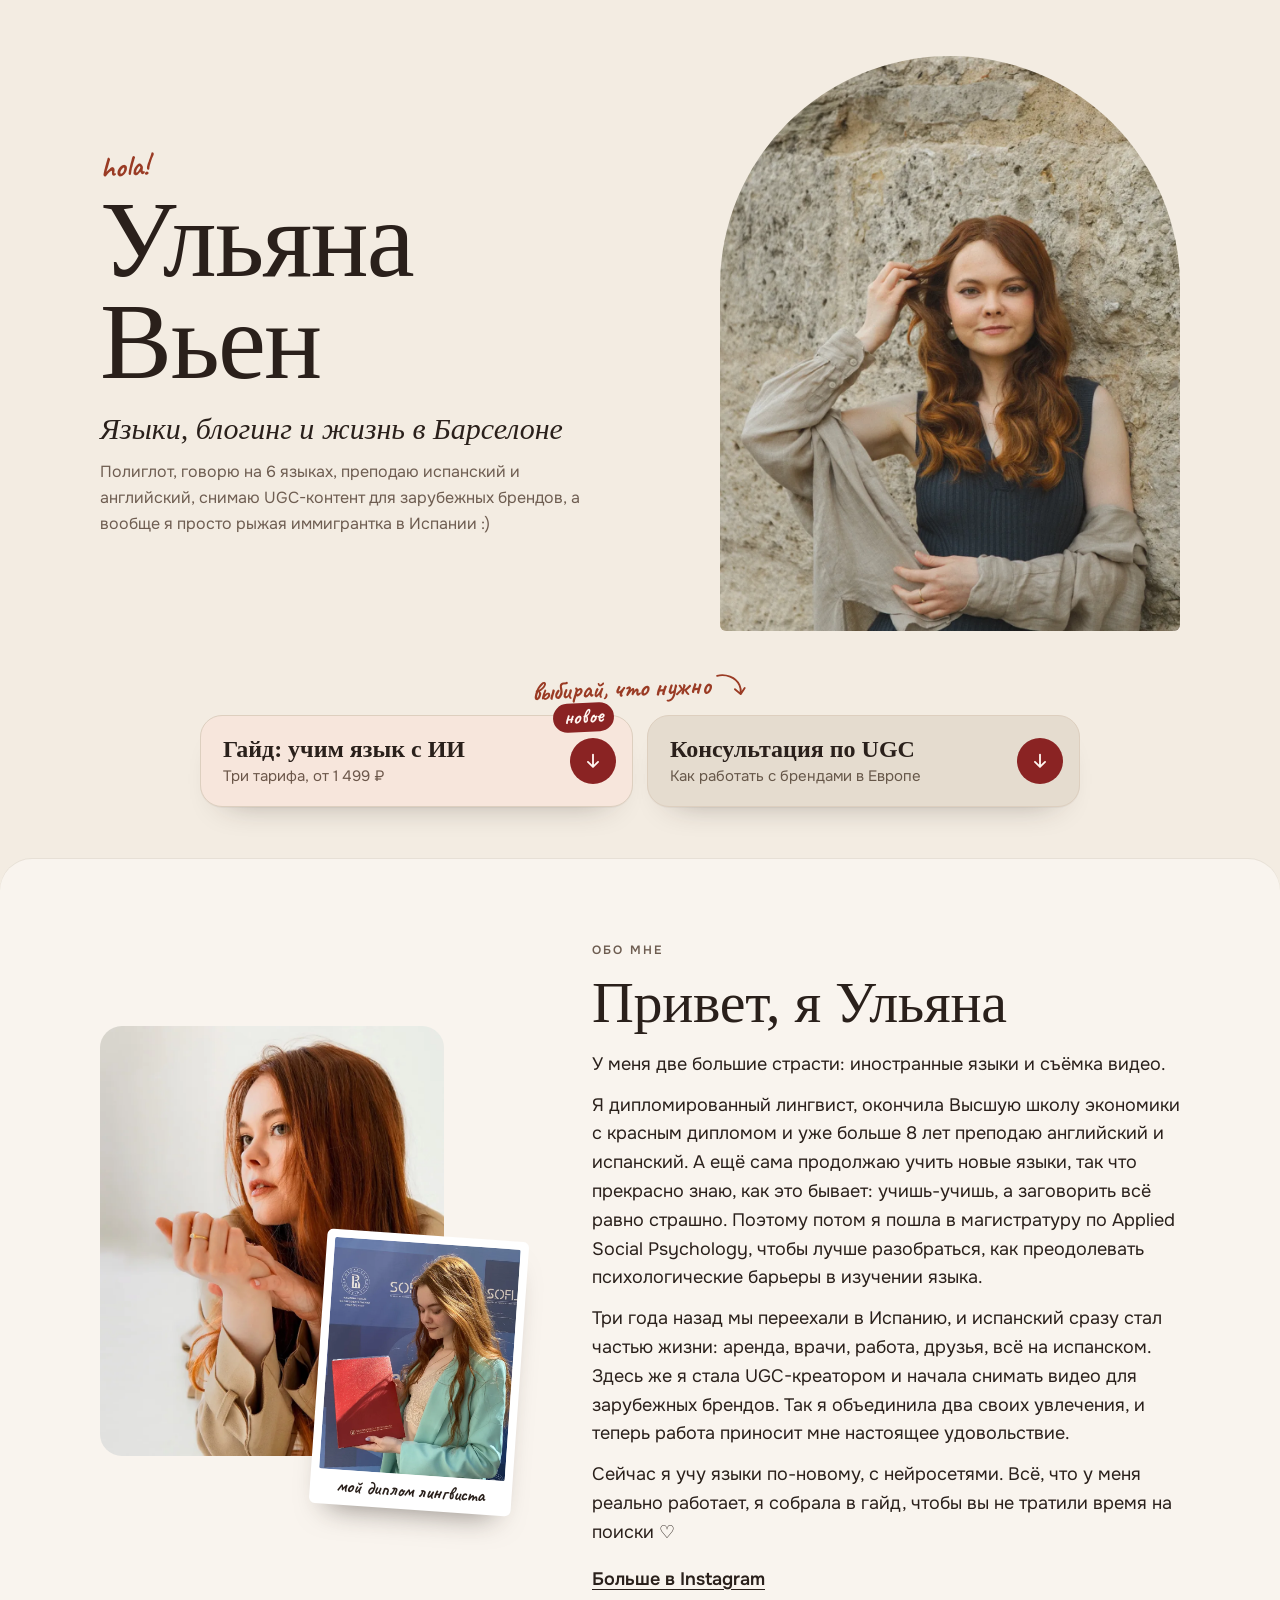
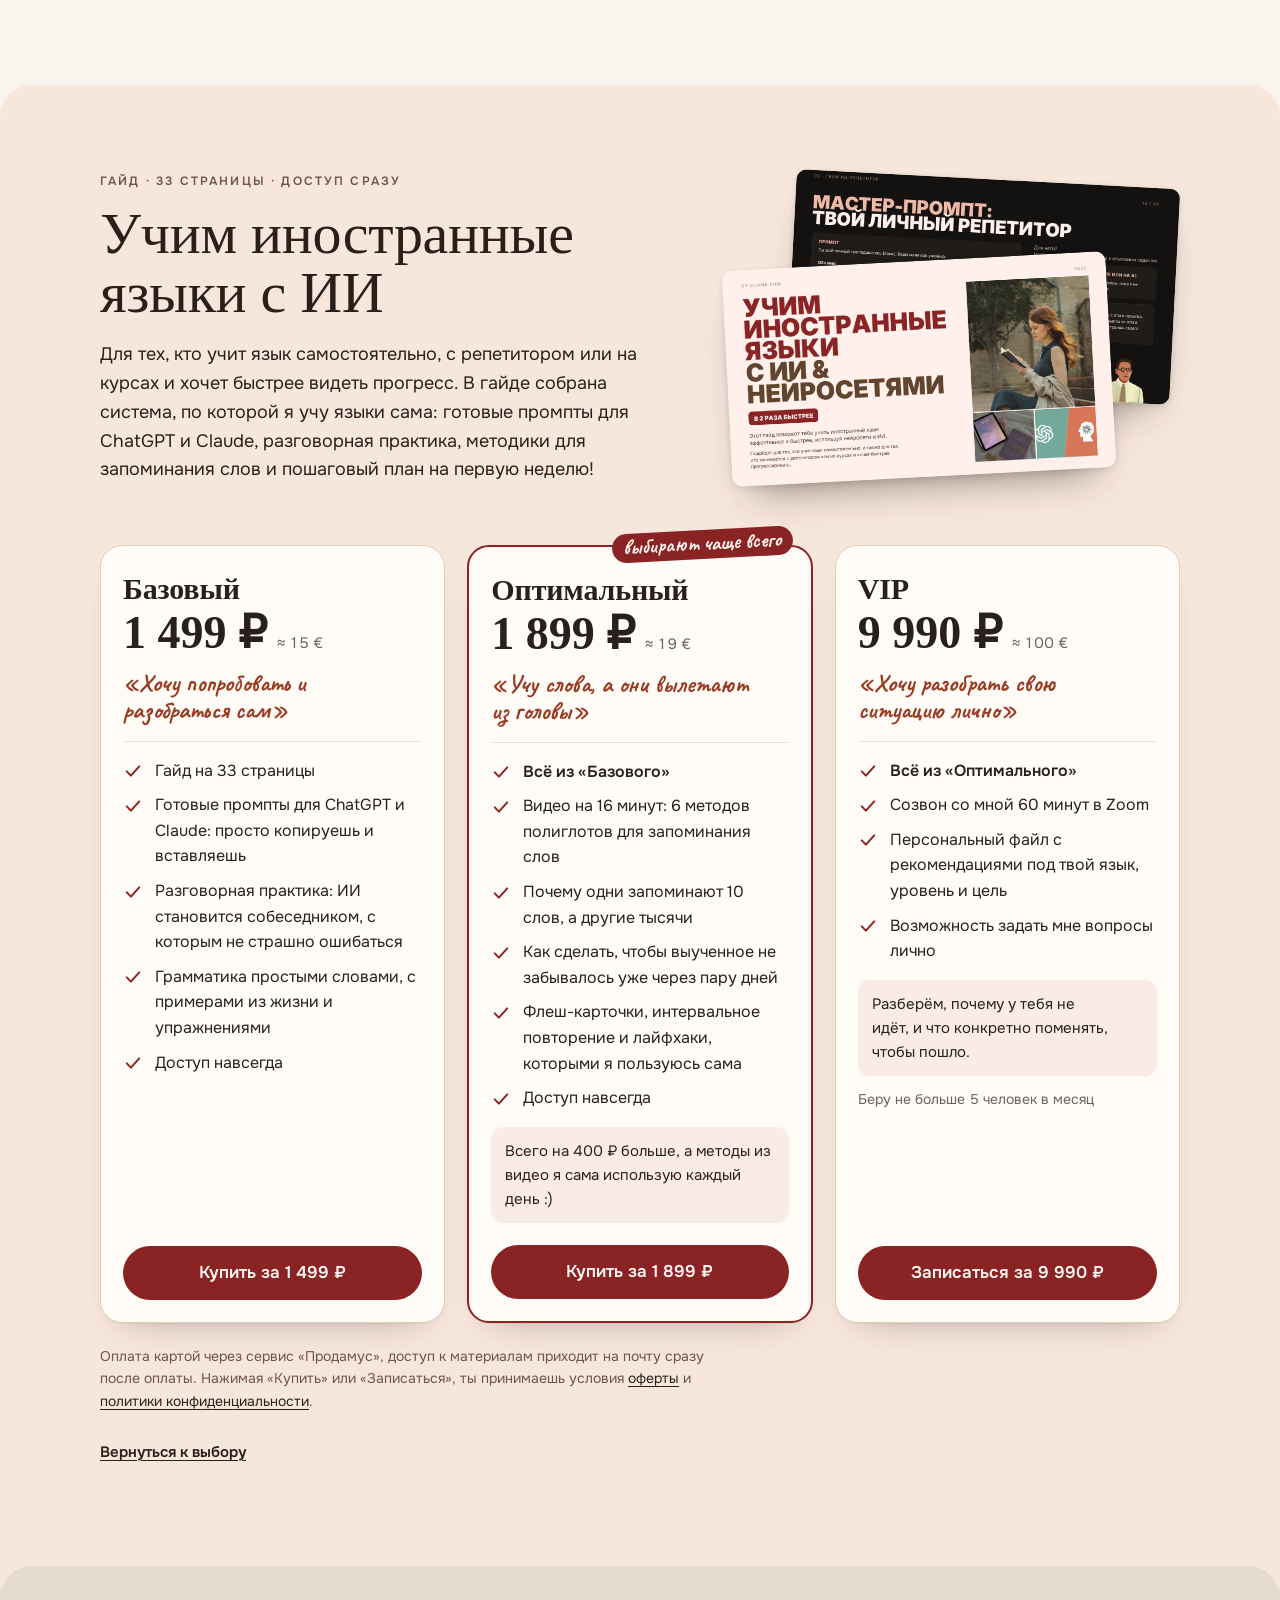
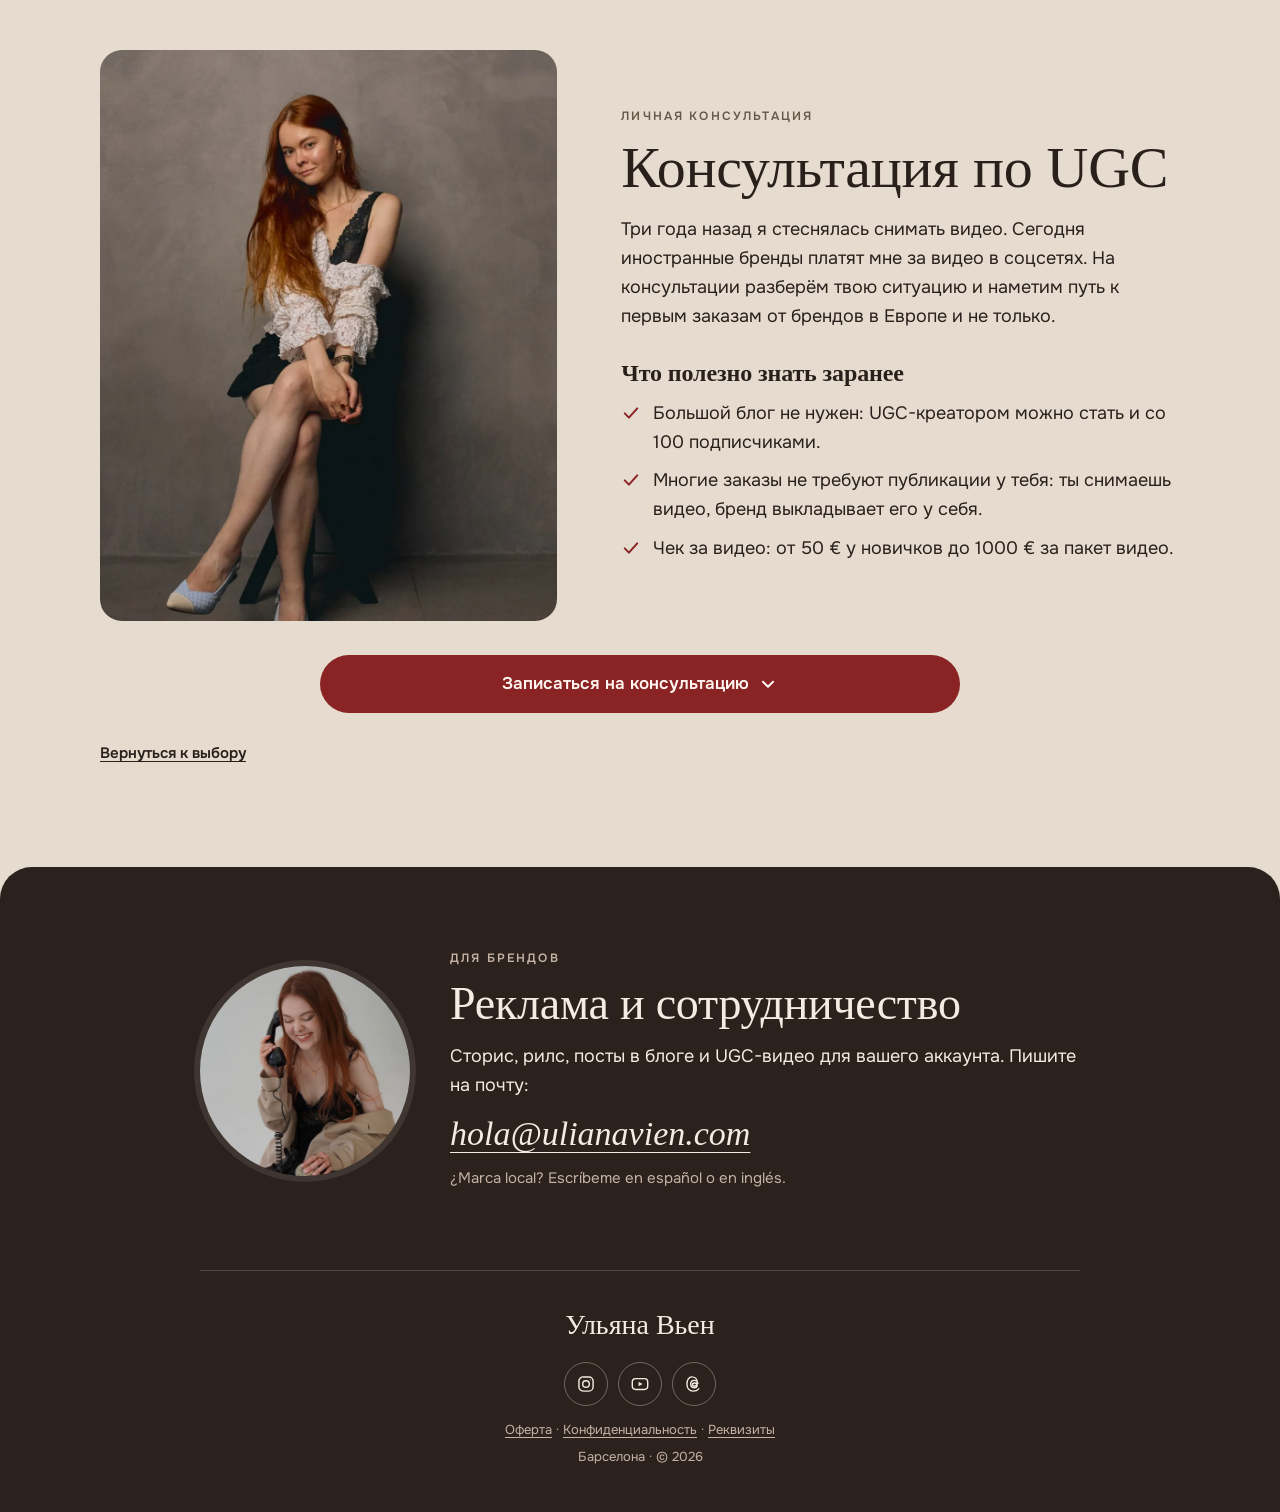
==== index.html @ 6f04bcbe "tiers: shorter Базовый, word pain in Оптимальный, new guide lead - Guide lead: for self-learners and" ====
<!doctype html>
<html lang="ru">
<head>
  <meta charset="utf-8">
  <meta name="viewport" content="width=device-width, initial-scale=1, viewport-fit=cover">
  <meta name="robots" content="noindex">
  <title>Ульяна Вьен: языки, UGC и жизнь в Испании</title>
  <meta name="description" content="Гайд «Учим иностранные языки с ИИ», консультации по UGC. Ульяна Вьен, лингвист, Барселона.">
  <meta name="theme-color" content="#f3ece2">
  <meta property="og:type" content="website">
  <meta property="og:title" content="Ульяна Вьен">
  <meta property="og:description" content="Гайд «Учим иностранные языки с ИИ» и консультации по UGC.">
  <meta property="og:image" content="https://ulianavien.netlify.app/img/og.jpg">
  <meta property="og:locale" content="ru_RU">
  <link rel="icon" href="/favicon.svg" type="image/svg+xml">
  <link rel="preconnect" href="https://fonts.bunny.net">
  <link rel="stylesheet" href="https://fonts.bunny.net/css?family=cormorant-garamond:500,500i,600|onest:400,500,600|caveat:700&display=swap">
  <link rel="stylesheet" href="/styles.css">
  <link rel="preload" as="image" href="/img/uliana-hero.webp" fetchpriority="high">
</head>
<body>
  <header class="hero tone-0">
    <div class="wrap hero__grid">
      <figure class="hero__frame">
        <img class="hero__photo" src="/img/uliana-hero.webp" width="1080" height="1350" fetchpriority="high" alt="Ульяна Вьен с длинными рыжими волосами у каменной стены">
      </figure>
      <div class="hero__text">
        <p class="hand hero__hi" lang="es">hola!</p>
        <h1 class="hero__name">Ульяна Вьен</h1>
        <p class="hero__line">Языки, блогинг и жизнь в Барселоне</p>
        <p class="hero__bio">Полиглот, говорю на 6 языках, преподаю испанский и английский, снимаю <span class="nowrap">UGC-контент</span> для зарубежных брендов, а вообще я просто рыжая иммигрантка в Испании :)</p>
      </div>
    </div>
  </header>

  <nav class="doors tone-0" id="doors" aria-label="Чем могу помочь">
    <div class="wrap">
      <p class="hand doors__hint" aria-hidden="true">выбирай, что нужно
        <svg viewBox="0 0 40 32"><path d="M4 6c10-2 22 2 26 12 1.5 3.6 1.6 6.6 1 9.5M24.5 22.5l6.5 6 5-7"/></svg></p>
      <ul class="doors__list">
        <li><a class="door tone-1" href="#gaid">
          <span class="door__text"><span class="door__name">Гайд: учим язык с ИИ</span><span class="door__sub">Три тарифа, от 1&nbsp;499&nbsp;₽</span></span>
          <span class="door__go"><svg viewBox="0 0 24 24" aria-hidden="true"><path d="M12 5v13M6.5 13 12 18.5 17.5 13"/></svg></span>
          <span class="sticker hand" aria-hidden="true">новое</span>
        </a></li>
        <li><a class="door tone-2" href="#ugc">
          <span class="door__text"><span class="door__name">Консультация по UGC</span><span class="door__sub">Как работать с брендами в Европе</span></span>
          <span class="door__go"><svg viewBox="0 0 24 24" aria-hidden="true"><path d="M12 5v13M6.5 13 12 18.5 17.5 13"/></svg></span>
        </a></li>
      </ul>
    </div>
  </nav>

  <main>
    <section class="sheet about tone-0" id="obo-mne" aria-labelledby="about-title">
      <div class="wrap about__grid">
        <div class="about__photos">
          <img class="about__photo" src="/img/uliana-portrait.webp" width="900" height="1125" loading="lazy" alt="Ульяна в бежевом тренче у белой стены">
          <figure class="polaroid">
            <img src="/img/uliana-diploma.webp" width="720" height="900" loading="lazy" alt="Ульяна с красным дипломом в руках">
            <figcaption class="hand">мой диплом лингвиста</figcaption>
          </figure>
        </div>
        <div class="about__text">
          <p class="kicker">Обо мне</p>
          <h2 id="about-title">Привет, я Ульяна</h2>
          <p class="about__first">У меня две большие страсти: иностранные языки и съёмка видео.</p>
          <p>Я дипломированный лингвист, окончила Высшую школу экономики с красным дипломом и уже больше 8 лет преподаю английский и испанский. А ещё сама продолжаю учить новые языки, так что прекрасно знаю, как это бывает: учишь-учишь, а заговорить всё равно страшно. Поэтому потом я пошла в магистратуру по <span lang="en">Applied Social Psychology</span>, чтобы лучше разобраться, как преодолевать психологические барьеры в изучении языка.</p>
          <p>Три года назад мы переехали в Испанию, и испанский сразу стал частью жизни: аренда, врачи, работа, друзья, всё на испанском. Здесь же я стала <span class="nowrap">UGC-креатором</span> и начала снимать видео для зарубежных брендов. Так я объединила два своих увлечения, и теперь работа приносит мне настоящее удовольствие.</p>
          <p>Сейчас я учу языки по-новому, с нейросетями. Всё, что у меня реально работает, я собрала в гайд, чтобы вы не тратили время на поиски ♡</p>
          <a class="text-link" href="https://www.instagram.com/ulianavien/" target="_blank" rel="noopener">Больше в Instagram</a>
        </div>
      </div>
    </section>

    <section class="sheet offer tone-1" id="gaid" aria-labelledby="gaid-title">
      <div class="wrap">
        <div class="offer__intro">
          <div>
            <p class="kicker">Гайд · 33 страницы · доступ сразу</p>
            <h2 id="gaid-title">Учим иностранные языки с ИИ</h2>
            <p class="lead">Для тех, кто учит язык самостоятельно, с репетитором или на курсах и хочет быстрее видеть прогресс. В гайде собрана система, по которой я учу языки сама: готовые промпты для ChatGPT и Claude, разговорная практика, методики для запоминания слов и пошаговый план на первую неделю!</p>
          </div>
          <figure class="guide-pages">
            <img class="guide-pages__back" src="/img/guide-master-prompt.webp" width="1280" height="720" loading="lazy" alt="Страница гайда «Мастер-промпт: твой личный репетитор»">
            <img class="guide-pages__front" src="/img/guide-cover.webp" width="1280" height="720" loading="lazy" alt="Обложка гайда «Учим иностранные языки с ИИ и нейросетями»">
          </figure>
        </div>

        <ol class="tiers" aria-label="Тарифы">
          <li class="tier" id="gaid-bazovyy">
            <h3 class="tier__name">Базовый</h3>
            <p class="tier__price"><span class="tier__rub">1&nbsp;499&nbsp;₽</span> <span class="tier__eur">≈&nbsp;15&nbsp;€</span></p>
            <p class="tier__for hand">«Хочу попробовать и разобраться сам»</p>
            <ul class="checks tier__list">
              <li>Гайд на 33 страницы</li>
              <li>Готовые промпты для ChatGPT и Claude: просто копируешь и вставляешь</li>
              <li>Разговорная практика: ИИ становится собеседником, с которым не страшно ошибаться</li>
              <li>Грамматика простыми словами, с примерами из жизни и упражнениями</li>
              <li>Доступ навсегда</li>
            </ul>
            <a class="button tier__buy" href="https://payform.ru/5qcZmDr/">Купить за 1&nbsp;499&nbsp;₽</a>
          </li>
          <li class="tier tier--pick" id="gaid-optimalnyy">
            <span class="sticker tier__badge hand">выбирают чаще всего</span>
            <h3 class="tier__name">Оптимальный</h3>
            <p class="tier__price"><span class="tier__rub">1&nbsp;899&nbsp;₽</span> <span class="tier__eur">≈&nbsp;19&nbsp;€</span></p>
            <p class="tier__for hand">«Учу слова, а они вылетают из головы»</p>
            <ul class="checks tier__list">
              <li><strong>Всё из «Базового»</strong></li>
              <li>Видео на 16 минут: 6 методов полиглотов для запоминания слов</li>
              <li>Почему одни запоминают 10 слов, а другие тысячи</li>
              <li>Как сделать, чтобы выученное не забывалось уже через пару дней</li>
              <li>Флеш-карточки, интервальное повторение и лайфхаки, которыми я пользуюсь сама</li>
              <li>Доступ навсегда</li>
            </ul>
            <p class="tier__note">Всего на 400&nbsp;₽ больше, а методы из видео я сама использую каждый день :)</p>
            <a class="button tier__buy" href="https://payform.ru/52cZmFh/">Купить за 1&nbsp;899&nbsp;₽</a>
          </li>
          <li class="tier" id="gaid-vip">
            <h3 class="tier__name">VIP</h3>
            <p class="tier__price"><span class="tier__rub">9&nbsp;990&nbsp;₽</span> <span class="tier__eur">≈&nbsp;100&nbsp;€</span></p>
            <p class="tier__for hand">«Хочу разобрать свою ситуацию лично»</p>
            <ul class="checks tier__list">
              <li><strong>Всё из «Оптимального»</strong></li>
              <li>Созвон со мной 60 минут в Zoom</li>
              <li>Персональный файл с рекомендациями под твой язык, уровень и цель</li>
              <li>Возможность задать мне вопросы лично</li>
            </ul>
            <p class="tier__note">Разберём, почему у тебя не идёт, и что конкретно поменять, чтобы пошло.</p>
            <p class="tier__limit">Беру не больше 5 человек в месяц</p>
            <a class="button tier__buy" href="https://payform.ru/5kcZmFz/">Записаться за 9&nbsp;990&nbsp;₽</a>
          </li>
        </ol>

        <p class="tiers__legal">Оплата картой через сервис «Продамус», доступ к материалам приходит на почту сразу после оплаты. Нажимая «Купить» или «Записаться», ты принимаешь условия <a href="/oferta/">оферты</a> и <a href="/privacy/">политики конфиденциальности</a>.</p>
        <a class="back-link" href="#doors">Вернуться к выбору</a>
      </div>
    </section>

    <section class="sheet offer tone-2" id="ugc" aria-labelledby="ugc-title">
      <div class="wrap">
        <div class="offer__intro offer__intro--flip">
          <figure class="offer__photo offer__photo--studio">
            <img src="/img/uliana-studio.webp" width="1000" height="1250" loading="lazy" alt="Ульяна в студии сидит на табурете и улыбается">
          </figure>
          <div>
            <p class="kicker">Личная консультация</p>
            <h2 id="ugc-title">Консультация по UGC</h2>
            <p class="lead">Три года назад я стеснялась снимать видео. Сегодня иностранные бренды платят мне за видео в соцсетях. На консультации разберём твою ситуацию и наметим путь к первым заказам от брендов в Европе и не только.</p>
            <h3 class="list-title">Что полезно знать заранее</h3>
            <ul class="checks">
              <li>Большой блог не нужен: <span class="nowrap">UGC-креатором</span> можно стать и со 100 подписчиками.</li>
              <li>Многие заказы не требуют публикации у тебя: ты снимаешь видео, бренд выкладывает его у себя.</li>
              <li>Чек за видео: от 50 € у новичков до 1000 € за пакет видео.</li>
            </ul>
          </div>
        </div>

        <details class="signup">
          <summary>Записаться на консультацию
            <svg viewBox="0 0 24 24" aria-hidden="true"><path d="M6.5 9.5 12 15l5.5-5.5"/></svg></summary>
          <form class="order" name="ugc-consultation" method="POST" action="/spasibo/" data-netlify="true" netlify-honeypot="company-site" data-success="Заявка у меня. Напишу тебе, чтобы договориться о времени консультации.">
            <input type="hidden" name="form-name" value="ugc-consultation">
            <input type="hidden" name="subject" value="Сайт: заявка на консультацию по UGC">
            <p class="hp"><label>Не заполняй это поле <input name="company-site" tabindex="-1" autocomplete="off"></label></p>
            <div class="field">
              <label for="u-name">Как тебя зовут</label>
              <input id="u-name" name="name" autocomplete="given-name" required>
            </div>
            <div class="field">
              <label for="u-contact">Где тебе написать</label>
              <input id="u-contact" name="contact" placeholder="Telegram, WhatsApp или Instagram" required>
            </div>
            <div class="field">
              <label for="u-place">Где ты живёшь</label>
              <input id="u-place" name="place" placeholder="Страна и город">
            </div>
            <fieldset class="field">
              <legend>Где ты сейчас в UGC</legend>
              <div class="chips">
                <label class="chip"><input type="radio" name="stage" value="Только присматриваюсь" required><span>Только присматриваюсь</span></label>
                <label class="chip"><input type="radio" name="stage" value="Есть первые работы"><span>Есть первые работы</span></label>
                <label class="chip"><input type="radio" name="stage" value="Уже работаю с брендами"><span>Уже работаю с брендами</span></label>
              </div>
            </fieldset>
            <div class="field">
              <label for="u-topic">Что хочешь разобрать <span class="optional">необязательно</span></label>
              <textarea id="u-topic" name="topic" rows="3"></textarea>
            </div>
            <button class="button" type="submit">Отправить заявку</button>
            <p class="privacy">Заявку увидит только Ульяна, контакт нужен, чтобы тебе ответить. <a href="/privacy/">Подробнее</a></p>
          </form>
        </details>
        <a class="back-link" href="#doors">Вернуться к выбору</a>
      </div>
    </section>

    <section class="sheet brands tone-3" id="reklama" aria-labelledby="reklama-title">
      <div class="wrap brands__grid">
        <img class="brands__photo" src="/img/uliana-phone.webp" width="900" height="1125" loading="lazy" alt="Ульяна смеётся и говорит по старому дисковому телефону">
        <div>
          <p class="kicker">Для брендов</p>
          <h2 id="reklama-title">Реклама и сотрудничество</h2>
          <p>Сторис, рилс, посты в блоге и <span class="nowrap">UGC-видео</span> для вашего аккаунта. Пишите на почту:</p>
          <p class="brands__mail"><a class="mail" data-u="aloh" data-d="moc.neivanailu">hola (собака) ulianavien.com</a></p>
          <p class="brands__es" lang="es">¿Marca local? Escríbeme en español o en inglés.</p>
        </div>
      </div>
    </section>
  </main>

  <footer class="footer tone-3">
    <div class="wrap">
      <p class="footer__name">Ульяна Вьен</p>
      <ul class="socials">
        <li><a href="https://www.instagram.com/ulianavien/" rel="me noopener" target="_blank" aria-label="Instagram">
          <svg viewBox="0 0 24 24" aria-hidden="true"><rect x="3.5" y="3.5" width="17" height="17" rx="5"/><circle cx="12" cy="12" r="4"/><circle cx="17.2" cy="6.8" r="0.6" class="dot"/></svg></a></li>
        <li><a href="https://www.youtube.com/@UlianaVien" rel="me noopener" target="_blank" aria-label="YouTube">
          <svg viewBox="0 0 24 24" aria-hidden="true"><rect x="2.75" y="5.5" width="18.5" height="13" rx="4"/><path d="M10.25 9.25v5.5l4.75-2.75z" class="fill"/></svg></a></li>
        <li><a href="https://www.threads.net/@ulianavien" rel="me noopener" target="_blank" aria-label="Threads">
          <svg viewBox="0 0 24 24" aria-hidden="true"><path d="M16.6 11.2c-.4-2.4-2-3.6-4.3-3.6-2.6 0-4.3 1.8-4.3 4.5s1.7 4.4 4.1 4.4c2.2 0 3.6-1.3 3.6-3.1 0-1.6-1.2-2.5-3-2.5-1.5 0-2.5.8-2.5 1.9 0 1 .8 1.7 2 1.7 2.5 0 3.6-2.2 3.6-4.6 0-3.9-2.8-6.4-6.3-6.4C5.9 3.5 3.5 7 3.5 12s2.6 8.5 7.8 8.5c2.7 0 4.9-1 6.3-2.7"/></svg></a></li>
      </ul>
      <p class="footer__small"><a href="/oferta/">Оферта</a> · <a href="/privacy/">Конфиденциальность</a> · <a href="/rekvizity/">Реквизиты</a></p>
      <p class="footer__small footer__year">Барселона · © 2026</p>
    </div>
  </footer>

  <script src="/app.js" defer></script>
</body>
</html>
---- styles.css ----
/* Palette "Лён и бордо", chosen 2026-11-09. Roles:
   bg/ink: the linen page ground; d1: the guide (the guide's own blush); d2: UGC (warm stone);
   d3: the closing block (espresso); btn: every action, the burgundy of the guide;
   hl: handwritten notes; card: tier cards and the form. */
:root {
  --bg: #f3ece2;
  --ink: #2a201b;
  --ink-2: #6e5d51;
  --hl: #9a3b24;
  --paper: #f9f4ee;
  --d1: #f7e6dc;
  --d1-ink: #2a201b;
  --d1-ink-2: #6b5649;
  --d2: #e5dccf;
  --d2-ink: #2a201b;
  --d2-ink-2: #665749;
  --d3: #2b211d;
  --d3-ink: #f3ece2;
  --d3-ink-2: #c4b3a4;
  --btn: #8a2323;
  --btn-ink: #fff6f1;
  --sticker: #8a2323;
  --sticker-ink: #fff6f1;
  --card: #fffbf6;
  --card-ink: #2a201b;
  --line: #ddcfbf;
}

:root {
  color-scheme: light;
  --card-ink-2: color-mix(in srgb, var(--card-ink) 70%, #ffffff);
  --card-line: color-mix(in srgb, var(--card-ink) 12%, #ffffff);
  --field-line: color-mix(in srgb, var(--card-ink) 40%, #ffffff);
  --danger: #b42318;
  --radius: 22px;
  --radius-sm: 12px;
  --sheet: 32px;
  --ease-out: cubic-bezier(0.16, 1, 0.3, 1);
  --shadow: 0 1px 0 rgb(42 32 27 / 0.04), 0 18px 34px -26px rgb(42 32 27 / 0.45);
  --font-display: "Cormorant Garamond", "Cormorant", Georgia, "Times New Roman", serif;
  --font-text: "Onest", system-ui, -apple-system, "Segoe UI", sans-serif;
  --font-hand: "Caveat", "Onest", cursive;
}

/* Section tones: every block reads its colors from --s-* */
body,
.tone-0 { --s-bg: var(--bg); --s-ink: var(--ink); --s-ink-2: var(--ink-2); }
.tone-1 { --s-bg: var(--d1); --s-ink: var(--d1-ink); --s-ink-2: var(--d1-ink-2); }
.tone-2 { --s-bg: var(--d2); --s-ink: var(--d2-ink); --s-ink-2: var(--d2-ink-2); }
.tone-3 { --s-bg: var(--d3); --s-ink: var(--d3-ink); --s-ink-2: var(--d3-ink-2); }

*,
*::before,
*::after {
  box-sizing: border-box;
}

html {
  -webkit-text-size-adjust: 100%;
  scroll-behavior: smooth;
  scrollbar-color: var(--ink-2) var(--bg);
}

body {
  margin: 0;
  background: var(--bg);
  color: var(--ink);
  font: 400 17px/1.6 var(--font-text);
  font-kerning: normal;
  -webkit-font-smoothing: antialiased;
  caret-color: var(--btn);
}

::selection {
  background: var(--btn);
  color: var(--btn-ink);
}

img {
  display: block;
  max-width: 100%;
  height: auto;
}

a {
  color: inherit;
  text-decoration-thickness: 1px;
  text-underline-offset: 0.22em;
}

:focus-visible {
  outline: 2px solid currentColor;
  outline-offset: 3px;
}

h1,
h2,
h3 {
  margin: 0;
  font-family: var(--font-display);
  font-weight: 600;
  line-height: 1.1;
  letter-spacing: -0.005em;
  text-wrap: balance;
}

p {
  margin: 0;
  text-wrap: pretty;
}

figure {
  margin: 0;
}

.nowrap {
  white-space: nowrap;
}

.wrap {
  max-width: 1080px;
  margin-inline: auto;
}

.hero,
.doors,
.sheet,
.footer,
.thanks,
.legal {
  padding-left: 20px;
  padding-right: 20px;
}

.hand {
  font-family: var(--font-hand);
  font-weight: 700;
  line-height: 1;
  letter-spacing: 0;
}

/* Small uppercase line above a heading, the same kicker the guide uses */
.kicker {
  margin-bottom: 14px;
  font: 600 12px/1.3 var(--font-text);
  letter-spacing: 0.18em;
  text-transform: uppercase;
  color: var(--s-ink-2);
}

/* Kept for pages that still wrap headings in a label: now plain text */
.label {
  color: inherit;
  background: none;
}

/* Hero: an arched portrait and the name in a serif */
.hero {
  padding-top: 28px;
  padding-bottom: 8px;
  color: var(--s-ink);
  background: var(--s-bg);
}

.hero__grid {
  display: grid;
  gap: 30px;
}

.hero__frame {
  position: relative;
  width: min(100%, 420px);
  margin-inline: auto;
}

.hero__photo {
  width: 100%;
  aspect-ratio: 4 / 5;
  object-fit: cover;
  object-position: 50% 22%;
  border-radius: 999px 999px 26px 26px;
}

.hero__text {
  text-align: center;
}

.hero__hi {
  display: inline-block;
  font-size: 30px;
  color: var(--hl);
  transform: rotate(-4deg);
}

.hero__name {
  margin-top: 4px;
  font-size: clamp(56px, 15.5vw, 108px);
  font-weight: 500;
  line-height: 0.95;
  letter-spacing: -0.015em;
}

.hero__line {
  margin-top: 16px;
  font: italic 500 clamp(22px, 5.6vw, 30px)/1.25 var(--font-display);
}

.hero__bio {
  max-width: 30em;
  margin: 12px auto 0;
  font-size: 16px;
  color: var(--s-ink-2);
}

/* Doors: two cards that preview the colors of the sections they open */
.doors {
  padding-top: 34px;
  padding-bottom: calc(52px + var(--sheet));
  color: var(--s-ink);
  background: var(--s-bg);
  scroll-margin-top: 8px;
}

.doors__hint {
  display: flex;
  align-items: flex-end;
  justify-content: center;
  gap: 4px;
  margin: 0 0 14px;
  font-size: 26px;
  color: var(--hl);
  transform: rotate(-2deg);
}

.doors__hint svg {
  width: 34px;
  height: 28px;
  fill: none;
  stroke: currentColor;
  stroke-width: 2.2;
  stroke-linecap: round;
  stroke-linejoin: round;
}

.doors__list {
  display: grid;
  gap: 14px;
  max-width: 880px;
  margin: 0 auto;
  padding: 0;
  list-style: none;
}

.door {
  position: relative;
  display: flex;
  align-items: center;
  gap: 14px;
  min-height: 92px;
  padding: 18px 16px 18px 22px;
  color: var(--s-ink);
  text-decoration: none;
  background: var(--s-bg);
  border: 1px solid var(--line);
  border-radius: var(--radius);
  box-shadow: var(--shadow);
  transition: transform 0.35s var(--ease-out), box-shadow 0.35s var(--ease-out);
}

.door:hover {
  transform: translateY(-2px);
  box-shadow: 0 1px 0 rgb(42 32 27 / 0.04), 0 22px 40px -24px rgb(42 32 27 / 0.5);
}

.door:active {
  transform: scale(0.985);
}

.door__text {
  display: flex;
  flex: 1;
  flex-direction: column;
  gap: 4px;
  min-width: 0;
}

.door__name {
  font-family: var(--font-display);
  font-size: 24px;
  font-weight: 600;
  line-height: 1.1;
}

.door__sub {
  font-size: 15px;
  line-height: 1.35;
  color: var(--s-ink-2);
}

.door__go {
  display: grid;
  flex: none;
  place-items: center;
  width: 46px;
  height: 46px;
  color: var(--btn-ink);
  background: var(--btn);
  border-radius: 50%;
}

.door__go svg {
  width: 22px;
  height: 22px;
  fill: none;
  stroke: currentColor;
  stroke-width: 2;
  stroke-linecap: round;
  stroke-linejoin: round;
  transition: transform 0.35s var(--ease-out);
}

.door:hover .door__go svg {
  transform: translateY(3px);
}

.sticker {
  position: absolute;
  top: -13px;
  right: 18px;
  padding: 3px 11px 5px;
  font-size: 21px;
  color: var(--sticker-ink);
  background: var(--sticker);
  border-radius: 999px;
  transform: rotate(-3deg);
}

/* Sheets: each section slides over the previous one with rounded top corners */
.sheet {
  position: relative;
  margin-top: calc(var(--sheet) * -1);
  padding-top: 60px;
  padding-bottom: calc(68px + var(--sheet));
  color: var(--s-ink);
  background: var(--s-bg);
  border-radius: var(--sheet) var(--sheet) 0 0;
}

.sheet h2 {
  font-size: clamp(38px, 9.4vw, 58px);
  font-weight: 500;
  line-height: 1.02;
}

/* About: the portrait with the diploma pinned to it like a polaroid */
.about {
  --s-bg: var(--paper);
  box-shadow: 0 -1px 0 rgb(42 32 27 / 0.06);
}

.about__grid {
  display: grid;
  gap: 44px;
}

.about__photos {
  position: relative;
  width: min(100%, 420px);
  margin-inline: auto;
  padding-bottom: 54px;
}

.about__photo {
  width: 82%;
  aspect-ratio: 4 / 5;
  object-fit: cover;
  object-position: 50% 30%;
  border-radius: var(--radius);
}

.polaroid {
  position: absolute;
  right: 0;
  bottom: 0;
  width: 48%;
  padding: 8px 8px 0;
  background: #ffffff;
  border-radius: 6px;
  box-shadow: 0 18px 30px -18px rgb(42 32 27 / 0.55);
  transform: rotate(4deg);
}

.polaroid img {
  width: 100%;
  aspect-ratio: 4 / 5;
  object-fit: cover;
  border-radius: 2px;
}

.polaroid figcaption {
  padding: 7px 2px 9px;
  font-size: 19px;
  text-align: center;
  color: var(--card-ink);
}

.about__text h2 {
  margin-bottom: 18px;
}

.about__text p + p {
  margin-top: 12px;
}

.about__first {
  font-size: 18px;
}

.text-link {
  display: inline-block;
  margin-top: 18px;
  font-weight: 600;
}

/* Offer sections: a heading block and a photo side by side on wide screens */
.offer__intro {
  display: grid;
  gap: 28px;
}

.lead {
  max-width: 34em;
  margin-top: 18px;
  font-size: 18px;
}

.offer__photo img {
  width: 100%;
  aspect-ratio: 4 / 3;
  object-fit: cover;
  object-position: 50% 32%;
  border-radius: var(--radius);
}

.offer__photo--studio img {
  object-position: 50% 8%;
}

/* Two pages of the guide lying one over the other: the cover in front, an inside page behind */
.guide-pages {
  position: relative;
  width: 100%;
  max-width: 560px;
  margin-inline: auto;
  aspect-ratio: 100 / 70;
}

.guide-pages img {
  position: absolute;
  width: 84%;
  aspect-ratio: 16 / 9;
  object-fit: cover;
  border-radius: 10px;
  box-shadow: 0 2px 6px rgb(42 32 27 / 0.12), 0 24px 40px -22px rgb(42 32 27 / 0.55);
}

.guide-pages__back {
  top: 3%;
  right: 1%;
  transform: rotate(3deg);
}

.guide-pages__front {
  bottom: 4%;
  left: 1%;
  transform: rotate(-3deg);
}

.list-title {
  margin-top: 30px;
  font-size: 24px;
}

.checks {
  display: grid;
  gap: 10px;
  margin: 12px 0 0;
  padding: 0;
  list-style: none;
}

.checks li {
  position: relative;
  padding-left: 32px;
}

.checks li::before {
  content: "";
  position: absolute;
  top: 0.22em;
  left: 0;
  width: 20px;
  height: 20px;
  background: var(--btn);
  -webkit-mask: url("data:image/svg+xml,%3Csvg xmlns='http://www.w3.org/2000/svg' viewBox='0 0 24 24' fill='none' stroke='black' stroke-width='2.4' stroke-linecap='round' stroke-linejoin='round'%3E%3Cpath d='M4.5 12.5l5 5 10-11'/%3E%3C/svg%3E") center / contain no-repeat;
  mask: url("data:image/svg+xml,%3Csvg xmlns='http://www.w3.org/2000/svg' viewBox='0 0 24 24' fill='none' stroke='black' stroke-width='2.4' stroke-linecap='round' stroke-linejoin='round'%3E%3Cpath d='M4.5 12.5l5 5 10-11'/%3E%3C/svg%3E") center / contain no-repeat;
}

.tone-3 .checks li::before {
  background: currentColor;
}

.back-link {
  display: flex;
  align-items: center;
  width: fit-content;
  min-height: 44px;
  margin-top: 18px;
  font-size: 15px;
  font-weight: 600;
}

/* Product tiers: cream cards, the middle one framed in burgundy and stickered */
.tiers {
  display: grid;
  gap: 18px;
  margin: 40px 0 0;
  padding: 0;
  list-style: none;
}

.tier {
  position: relative;
  display: flex;
  flex-direction: column;
  padding: 26px 22px 22px;
  color: var(--card-ink);
  background: var(--card);
  border: 1px solid var(--line);
  border-radius: var(--radius);
  box-shadow: var(--shadow);
  scroll-margin-top: 24px;
}

.tier--pick {
  margin-top: 12px;
  border: 2px solid var(--btn);
}

.tier__badge {
  top: -17px;
  right: 18px;
  font-size: 21px;
}

.tier__name {
  font-size: 30px;
  font-weight: 600;
}

.tier__price {
  display: flex;
  flex-wrap: wrap;
  align-items: baseline;
  gap: 2px 10px;
  margin-top: 4px;
}

.tier__rub {
  font: 600 46px/1.05 var(--font-display);
  font-variant-numeric: lining-nums tabular-nums;
}

.tier__eur {
  font-size: 15px;
  color: var(--card-ink-2);
  font-variant-numeric: tabular-nums;
}

.tier__for {
  margin-top: 12px;
  font-size: 25px;
  line-height: 1.1;
  color: var(--hl);
}

.tier__list {
  gap: 9px;
  margin-top: 16px;
  padding-top: 16px;
  font-size: 16px;
  border-top: 1px solid var(--card-line);
}

.tier__list strong {
  font-weight: 600;
}

.tier__note {
  margin-top: 16px;
  padding: 12px 14px;
  font-size: 15px;
  background: color-mix(in srgb, var(--d1) 70%, var(--card));
  border-radius: var(--radius-sm);
}

.tier__limit {
  margin-top: 12px;
  font-size: 14px;
  color: var(--card-ink-2);
}

.tier__buy {
  display: flex;
  align-items: center;
  justify-content: center;
  margin-top: auto;
  text-decoration: none;
}

/* The button sits at the bottom of the card, so the three buttons line up side by side */
.tier > :nth-last-child(2) {
  margin-bottom: 22px;
}

.tier__buy:focus-visible {
  outline-color: var(--btn);
}

/* Sign-up: a pill that opens into the form card */
.signup {
  max-width: 640px;
  margin-top: 34px;
  color: var(--card-ink);
  border-radius: var(--radius);
  transition: background-color 0.3s;
}

.signup summary {
  display: flex;
  align-items: center;
  justify-content: center;
  gap: 8px;
  min-height: 58px;
  padding: 14px 22px;
  font: 600 17px/1.2 var(--font-text);
  color: var(--btn-ink);
  list-style: none;
  background: var(--btn);
  border-radius: 999px;
  cursor: pointer;
  transition: transform 0.15s, border-radius 0.3s var(--ease-out), filter 0.2s;
}

.signup summary:hover {
  filter: brightness(0.92);
}

.signup summary::-webkit-details-marker {
  display: none;
}

.signup summary:active {
  transform: scale(0.985);
}

.signup summary svg {
  width: 22px;
  height: 22px;
  fill: none;
  stroke: currentColor;
  stroke-width: 2.2;
  stroke-linecap: round;
  stroke-linejoin: round;
  transition: transform 0.3s var(--ease-out);
}

.signup[open] {
  background: var(--card);
  border: 1px solid var(--line);
  box-shadow: var(--shadow);
}

.signup[open] summary {
  justify-content: space-between;
  padding: 20px 20px 6px;
  font: 600 24px/1.2 var(--font-display);
  color: var(--card-ink);
  background: transparent;
  border-radius: var(--radius) var(--radius) 0 0;
  filter: none;
}

.signup[open] summary svg {
  transform: rotate(180deg);
}

.signup[open] .order {
  animation: unfold 0.45s var(--ease-out) both;
}

@keyframes unfold {
  from {
    opacity: 0;
    transform: translateY(-6px);
  }
}

/* Forms */
.order {
  display: grid;
  gap: 18px;
  padding: 12px 20px 20px;
}

.field {
  display: grid;
  gap: 7px;
  min-width: 0;
  margin: 0;
  padding: 0;
  border: 0;
}

.field label,
.field legend {
  padding: 0;
  font-size: 15px;
  font-weight: 600;
  color: var(--card-ink);
}

.field legend {
  margin-bottom: 9px;
}

.optional {
  margin-left: 4px;
  font-size: 14px;
  font-weight: 400;
  color: var(--card-ink-2);
}

.field input,
.field textarea {
  width: 100%;
  min-height: 48px;
  padding: 12px 14px;
  font: inherit;
  font-size: 16px;
  color: var(--card-ink);
  background: var(--card);
  border: 1px solid var(--field-line);
  border-radius: var(--radius-sm);
  transition: border-color 0.2s, box-shadow 0.2s;
}

.field textarea {
  min-height: 96px;
  resize: vertical;
}

.field input::placeholder,
.field textarea::placeholder {
  color: var(--card-ink-2);
}

.field input:focus,
.field textarea:focus {
  outline: none;
  border-color: var(--btn);
  box-shadow: 0 0 0 3px color-mix(in srgb, var(--btn) 20%, transparent);
}

.field input[aria-invalid="true"],
.field textarea[aria-invalid="true"] {
  border-color: var(--danger);
}

.chips {
  display: flex;
  flex-wrap: wrap;
  gap: 8px;
}

.chip {
  position: relative;
  cursor: pointer;
}

.chip input {
  position: absolute;
  inset: 0;
  width: 100%;
  height: 100%;
  margin: 0;
  opacity: 0;
  cursor: pointer;
}

.chip span {
  display: inline-flex;
  align-items: center;
  min-height: 42px;
  padding: 8px 15px;
  font-size: 15px;
  font-weight: 500;
  color: var(--card-ink);
  background: var(--card);
  border: 1px solid var(--field-line);
  border-radius: 999px;
  transition: background-color 0.2s, border-color 0.2s, color 0.2s;
}

.chip:hover span {
  border-color: var(--card-ink);
}

.chip input:checked + span {
  color: var(--btn-ink);
  background: var(--btn);
  border-color: var(--btn);
}

.chip input:focus-visible + span {
  outline: 2px solid var(--card-ink);
  outline-offset: 2px;
}

.button {
  min-height: 54px;
  padding: 14px 22px;
  font: 600 17px/1.2 var(--font-text);
  letter-spacing: 0;
  color: var(--btn-ink);
  background: var(--btn);
  border: 0;
  border-radius: 999px;
  cursor: pointer;
  transition: filter 0.2s, transform 0.15s;
}

.button:hover {
  filter: brightness(0.9);
}

.button:active {
  transform: scale(0.985);
}

.button[disabled] {
  cursor: progress;
  opacity: 0.72;
}

.privacy {
  margin-top: -6px;
  font-size: 13px;
  text-align: center;
  color: var(--card-ink-2);
}

.form-error {
  font-size: 15px;
  color: var(--danger);
}

.hp {
  position: absolute;
  left: -9999px;
  width: 1px;
  height: 1px;
  overflow: hidden;
}

/* Sent state: the one authored moment */
.order[data-state="sent"] > :not(.order__done) {
  display: none;
}

.order__done {
  display: grid;
  justify-items: center;
  gap: 8px;
  padding: 16px 4px 10px;
  text-align: center;
  animation: settle 0.5s var(--ease-out) both;
}

.order__done svg {
  width: 48px;
  height: 48px;
  margin-bottom: 4px;
  fill: none;
  stroke: var(--btn);
  stroke-width: 1.8;
  stroke-linecap: round;
  stroke-linejoin: round;
}

.order__done .tick {
  stroke-dasharray: 27;
  stroke-dashoffset: 27;
  animation: draw 0.6s var(--ease-out) 0.2s forwards;
}

.order__done h3 {
  font-size: 28px;
}

.order__done p {
  max-width: 28em;
  color: var(--card-ink-2);
}

@keyframes draw {
  to {
    stroke-dashoffset: 0;
  }
}

@keyframes settle {
  from {
    opacity: 0;
    transform: translateY(6px);
    filter: blur(3px);
  }
}

/* Brands: a contact, not a form */
.brands {
  padding-bottom: 56px;
}

.brands__grid {
  display: grid;
  justify-items: center;
  gap: 26px;
  max-width: 880px;
  text-align: center;
}

.brands__photo {
  width: 168px;
  aspect-ratio: 1;
  object-fit: cover;
  object-position: 50% 16%;
  border-radius: 50%;
  box-shadow: 0 0 0 6px color-mix(in srgb, var(--s-ink) 10%, transparent);
}

.brands h2 {
  margin-bottom: 14px;
  font-size: clamp(34px, 8vw, 46px);
}

.brands__mail {
  margin-top: 14px;
  font: italic 500 clamp(26px, 6.6vw, 34px)/1.2 var(--font-display);
  overflow-wrap: anywhere;
}

.brands__es {
  margin-top: 12px;
  font-size: 15px;
  color: var(--s-ink-2);
}

/* Footer */
.footer {
  padding-top: 8px;
  padding-bottom: 44px;
  text-align: center;
  color: var(--s-ink);
  background: var(--s-bg);
}

.footer .wrap {
  max-width: 880px;
  padding-top: 32px;
  border-top: 1px solid color-mix(in srgb, var(--s-ink) 18%, transparent);
}

.footer__name {
  font-family: var(--font-display);
  font-size: 28px;
  font-weight: 500;
}

.socials {
  display: flex;
  justify-content: center;
  gap: 10px;
  margin: 14px 0 0;
  padding: 0;
  list-style: none;
}

.socials a {
  display: grid;
  place-items: center;
  width: 44px;
  height: 44px;
  color: var(--s-ink);
  border: 1px solid color-mix(in srgb, var(--s-ink) 35%, transparent);
  border-radius: 999px;
  transition: background-color 0.2s;
}

.socials a:hover {
  background: color-mix(in srgb, var(--s-ink) 10%, transparent);
}

.socials svg {
  width: 20px;
  height: 20px;
  fill: none;
  stroke: currentColor;
  stroke-width: 1.7;
  stroke-linecap: round;
  stroke-linejoin: round;
}

.socials svg .dot,
.socials svg .fill {
  fill: currentColor;
  stroke: none;
}

.footer__small {
  margin-top: 14px;
  font-size: 13px;
  color: var(--s-ink-2);
}

.mail {
  overflow-wrap: anywhere;
}

/* Thank-you page */
.thanks {
  display: grid;
  place-items: center;
  min-height: 70vh;
  padding-top: 48px;
  padding-bottom: 48px;
  text-align: center;
}

.thanks svg {
  width: 56px;
  height: 56px;
  margin: 0 auto 14px;
  fill: none;
  stroke: var(--btn);
  stroke-width: 1.8;
  stroke-linecap: round;
  stroke-linejoin: round;
}

.thanks h1 {
  font-size: clamp(36px, 9vw, 52px);
  font-weight: 500;
}

.thanks p {
  margin-top: 10px;
  color: var(--ink-2);
}

.thanks .text-link {
  margin-top: 22px;
}

/* Legal pages */
.legal .wrap,
.thanks .wrap {
  max-width: 720px;
}

.legal {
  padding-top: 8px;
  padding-bottom: 56px;
}

.legal h1 {
  margin-top: 12px;
  font-size: clamp(38px, 9vw, 54px);
  font-weight: 500;
}

.legal__date {
  margin-top: 10px;
  font-size: 14px;
  color: var(--ink-2);
}

.legal h2 {
  margin-top: 36px;
  font-size: 26px;
}

.legal h2 + p,
.legal h2 + ul {
  margin-top: 10px;
}

.legal p + p,
.legal ul + p,
.legal p + ul {
  margin-top: 10px;
}

.legal__list {
  display: grid;
  gap: 8px;
  margin: 0;
  padding-left: 20px;
}

.legal__sub {
  margin-top: 8px;
  font-size: 17px;
  color: var(--ink-2);
}

/* The offer line under the tiers */
.tiers__legal {
  max-width: 44em;
  margin-top: 22px;
  font-size: 14px;
  color: var(--s-ink-2);
}

.tiers__legal a {
  color: var(--s-ink);
}

.footer__year {
  margin-top: 6px;
}

.footer__small a[aria-current="page"] {
  text-decoration: none;
  font-weight: 600;
}

@media (min-width: 768px) {
  body {
    font-size: 18px;
  }

  .hero,
  .doors,
  .sheet,
  .footer,
  .thanks,
  .legal {
    padding-left: 32px;
    padding-right: 32px;
  }

  .doors__list {
    grid-template-columns: 1fr 1fr;
  }

  .sheet {
    padding-top: 84px;
    padding-bottom: calc(92px + var(--sheet));
  }

  .brands {
    padding-bottom: 72px;
  }

  .brands__grid {
    grid-template-columns: auto 1fr;
    justify-items: start;
    align-items: center;
    gap: 40px;
    margin-inline: auto;
    text-align: left;
  }

  .brands__photo {
    width: 210px;
  }
}

@media (min-width: 920px) {
  .hero {
    padding-top: 56px;
  }

  .hero__grid {
    grid-template-columns: 1.05fr 0.95fr;
    align-items: center;
    gap: 64px;
  }

  .hero__text {
    order: -1;
    text-align: left;
  }

  .hero__frame {
    width: 100%;
    max-width: 460px;
    margin: 0 0 0 auto;
  }

  .hero__bio {
    margin-left: 0;
  }

  .about__grid {
    grid-template-columns: 420px 1fr;
    align-items: center;
    gap: 72px;
  }

  .offer__intro {
    grid-template-columns: 1.1fr 0.9fr;
    align-items: center;
    gap: 64px;
  }

  .offer__intro--flip {
    grid-template-columns: 0.9fr 1.1fr;
  }

  .offer__intro--flip .offer__photo {
    order: -1;
  }

  .offer__photo img {
    aspect-ratio: 4 / 5;
  }

  .tiers {
    grid-template-columns: repeat(3, 1fr);
    align-items: stretch;
    gap: 22px;
    margin-top: 56px;
  }

  .tier--pick {
    margin-top: 0;
  }

  .signup {
    margin-inline: auto;
  }
}

@media (prefers-reduced-motion: reduce) {
  html {
    scroll-behavior: auto;
  }

  *,
  *::before,
  *::after {
    transition-duration: 0.01ms !important;
    animation-duration: 0.01ms !important;
    animation-delay: 0s !important;
  }
}
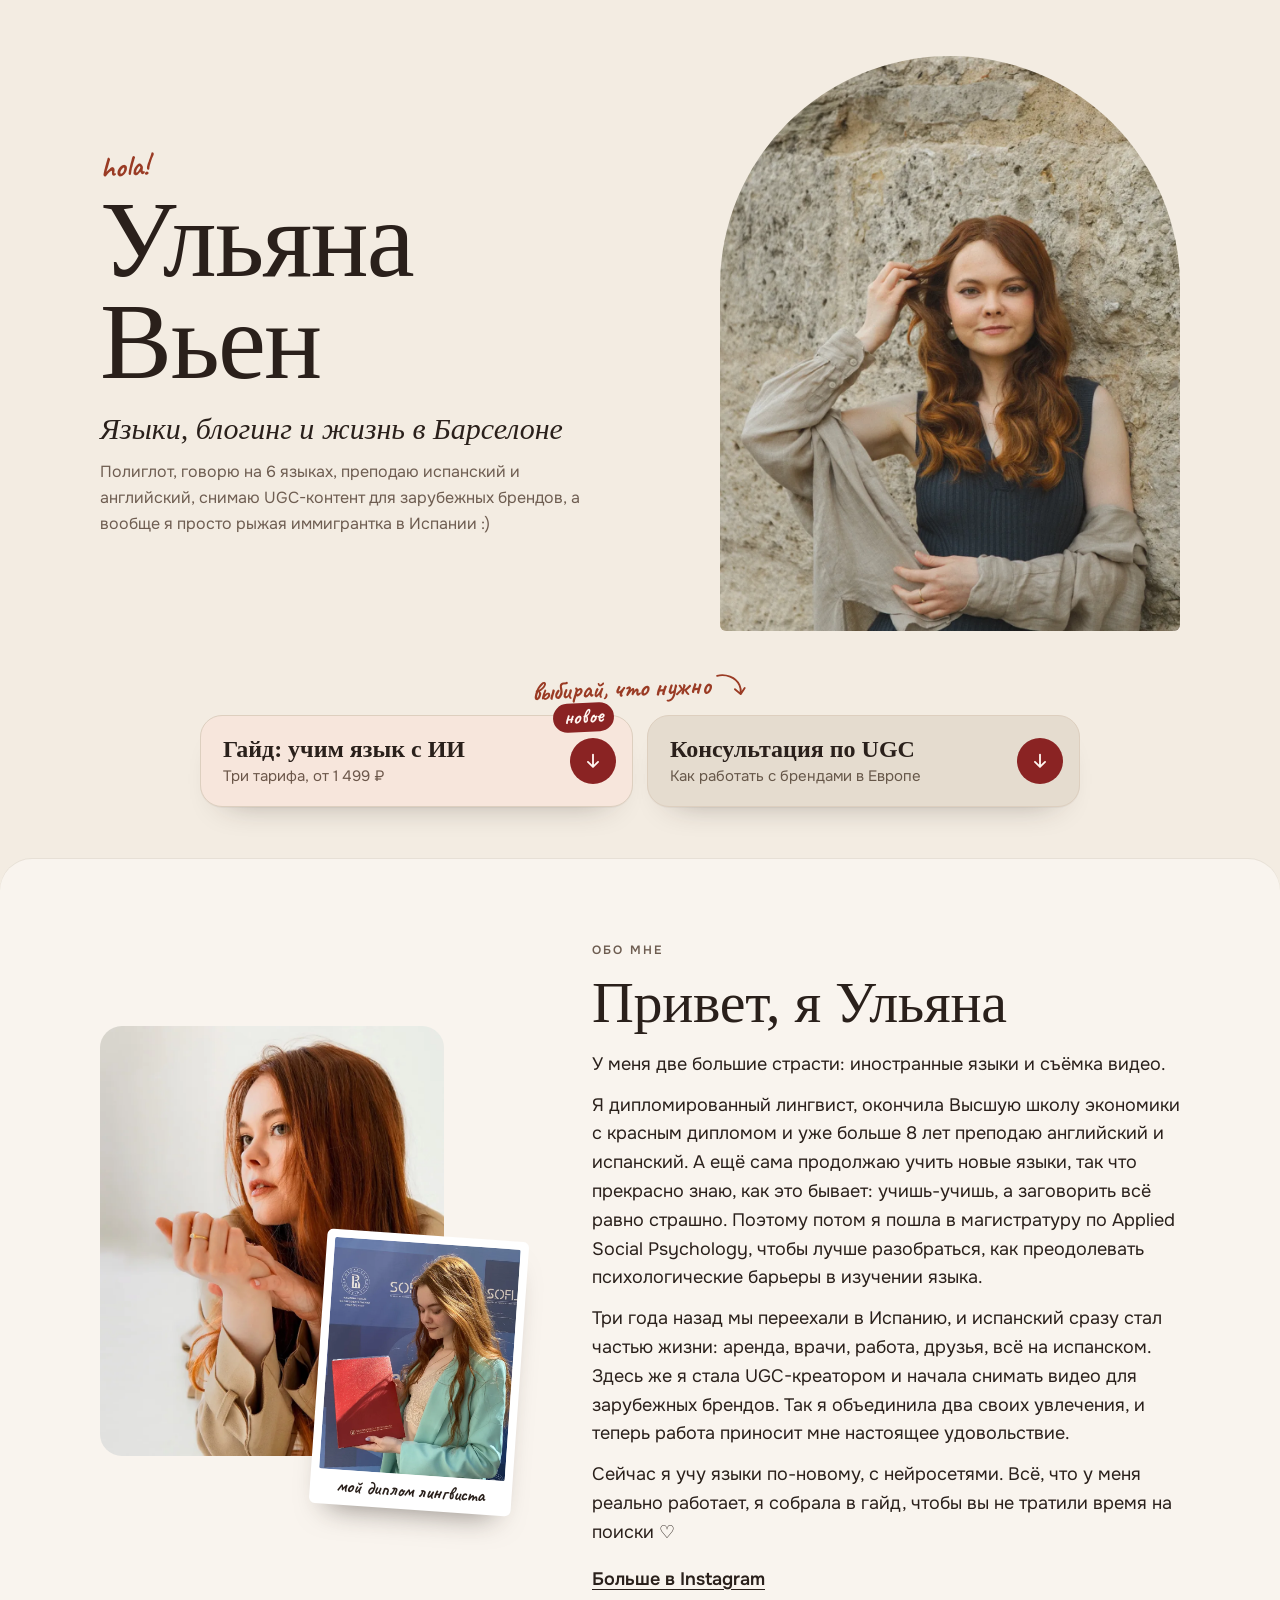
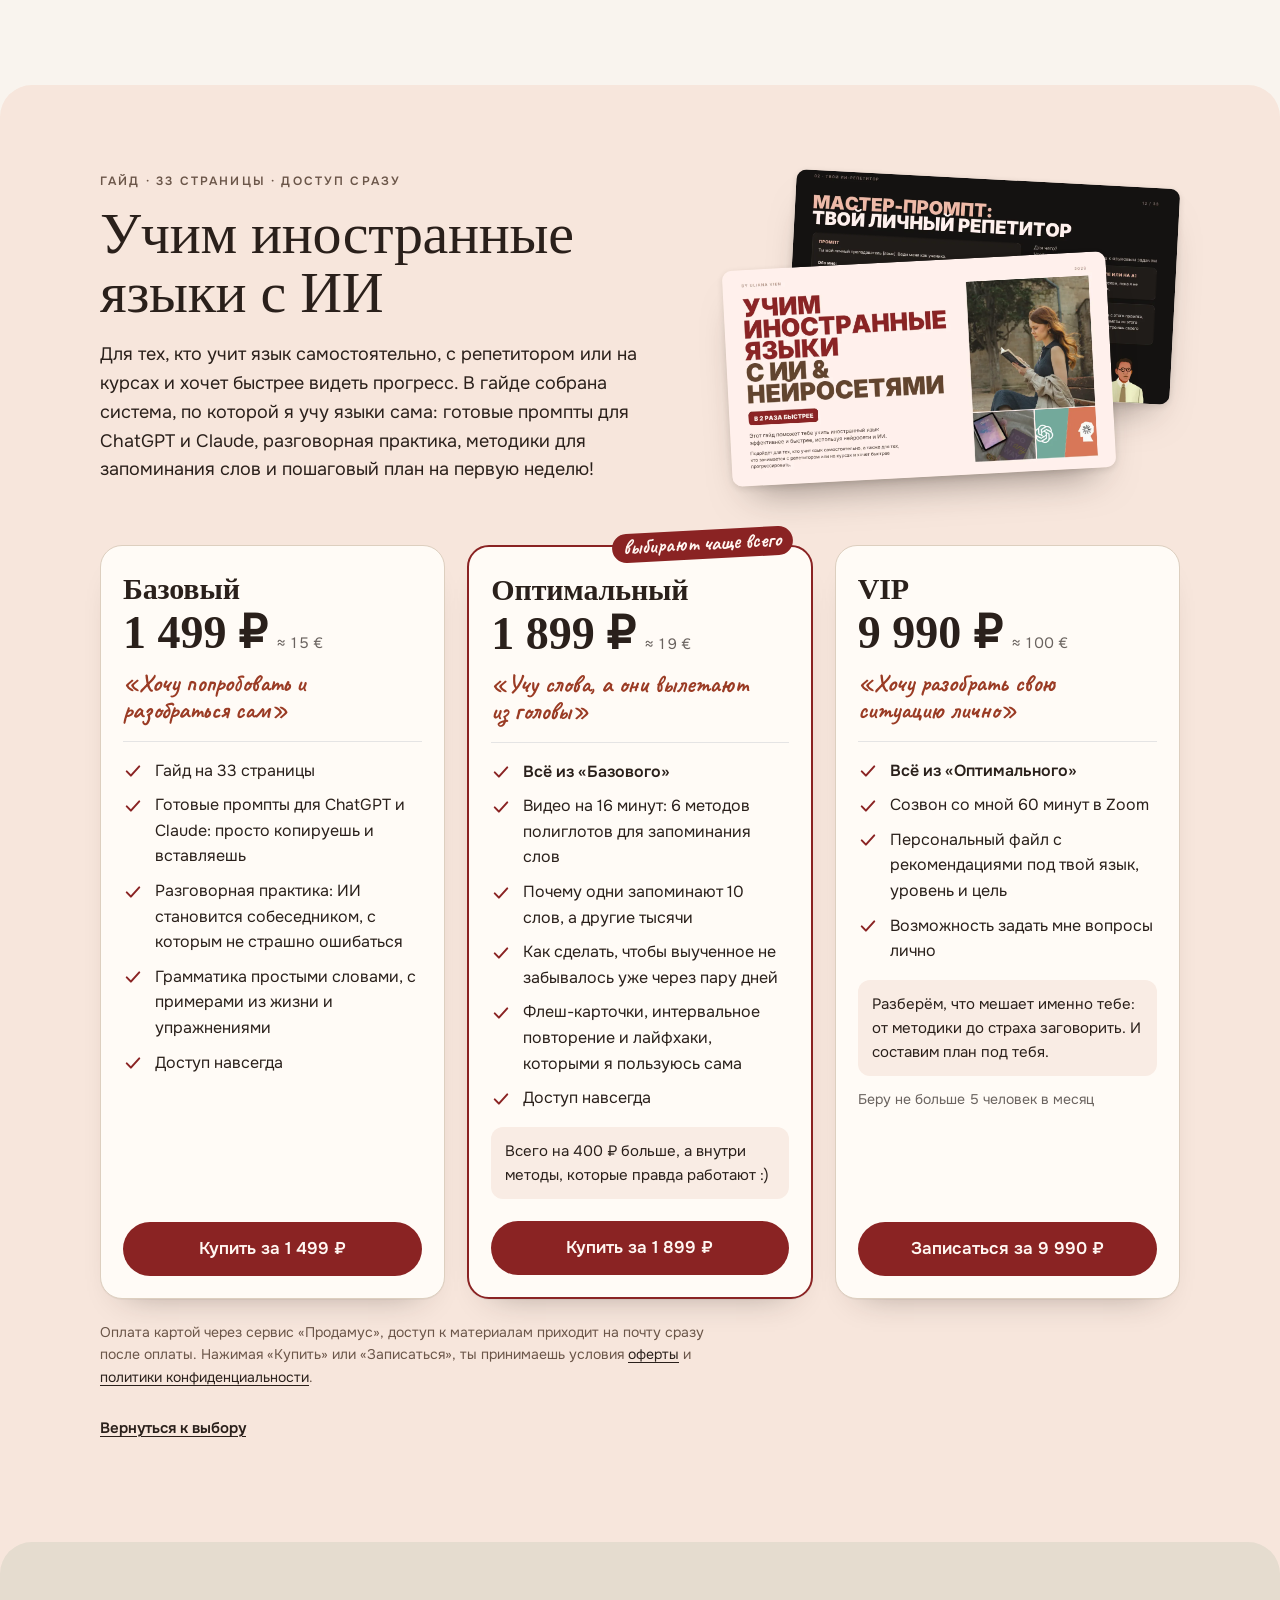
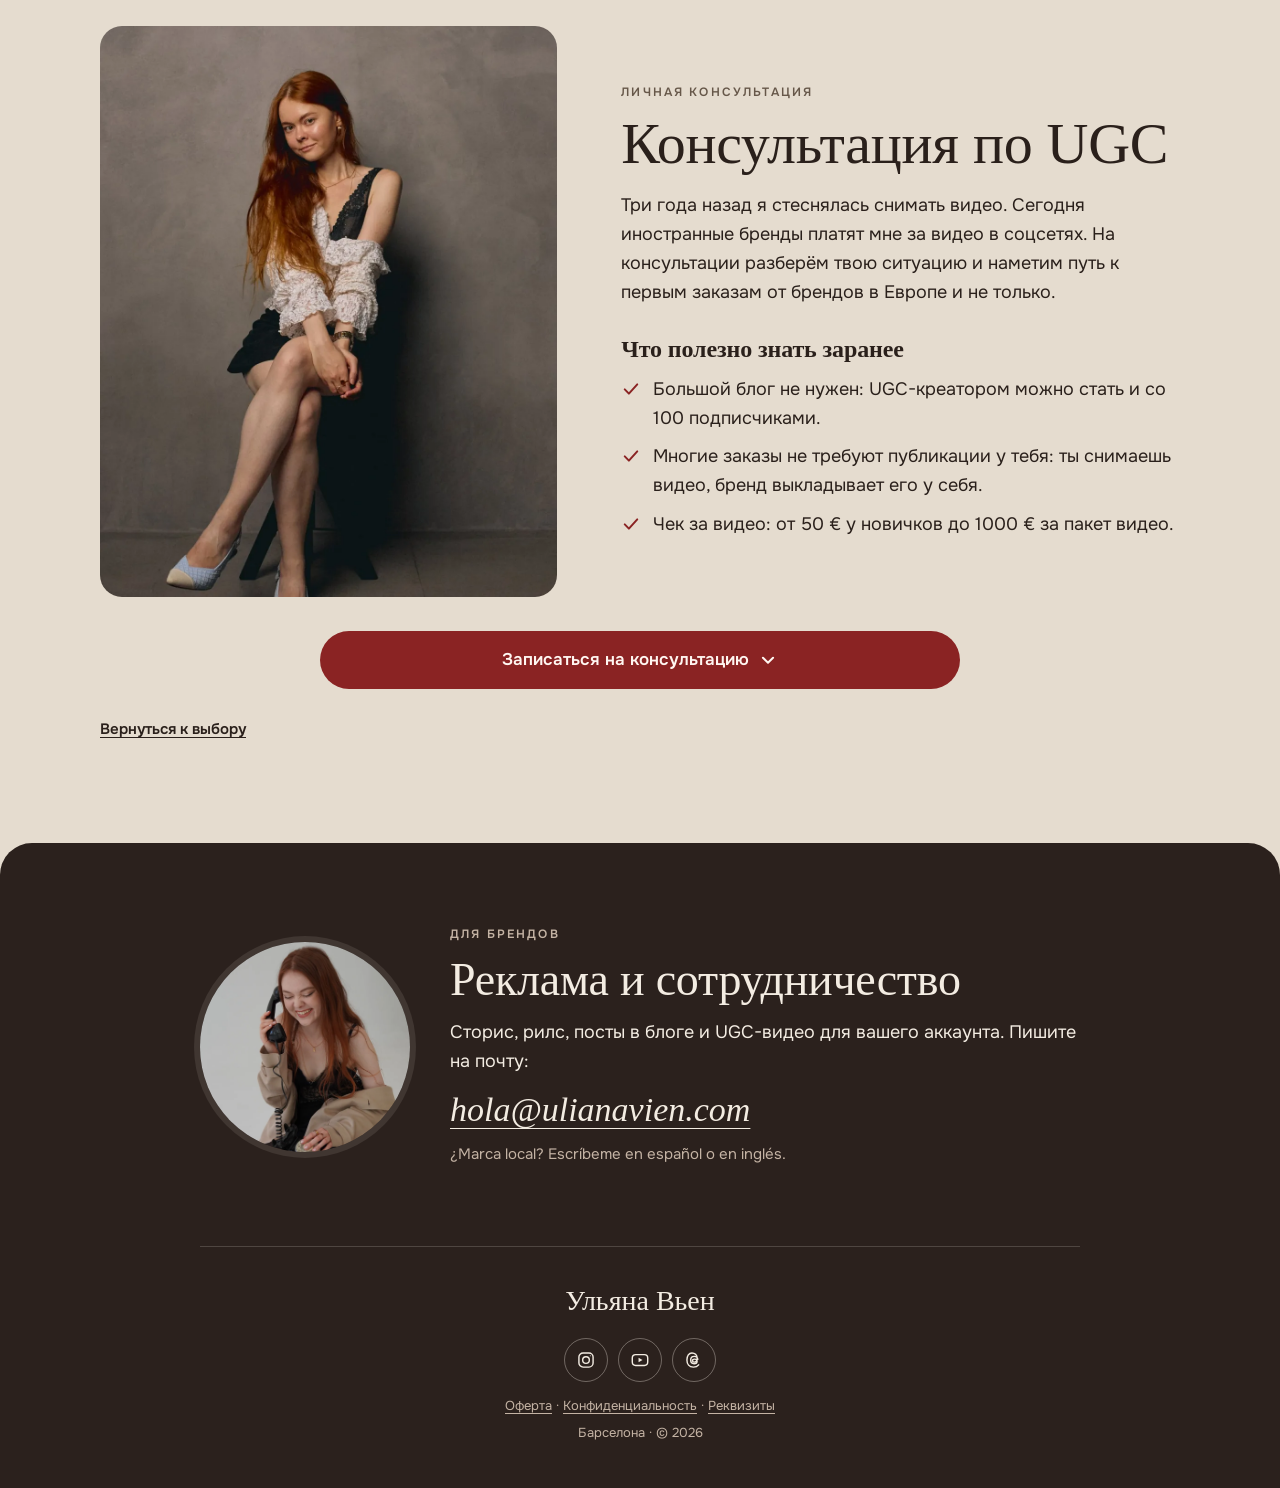
==== commit e29f6406: "tiers: new notes under Оптимальный and VIP Co-Authored-By: Claude Opus 5.5 <noreply@anthropic.com> C" ====
--- a/index.html
+++ b/index.html
@@ -114,7 +114,7 @@
               <li>Флеш-карточки, интервальное повторение и лайфхаки, которыми я пользуюсь сама</li>
               <li>Доступ навсегда</li>
             </ul>
-            <p class="tier__note">Всего на 400&nbsp;₽ больше, а методы из видео я сама использую каждый день :)</p>
+            <p class="tier__note">Всего на 400&nbsp;₽ больше, а внутри методы, которые правда работают :)</p>
             <a class="button tier__buy" href="https://payform.ru/52cZmFh/">Купить за 1&nbsp;899&nbsp;₽</a>
           </li>
           <li class="tier" id="gaid-vip">
@@ -127,7 +127,7 @@
               <li>Персональный файл с рекомендациями под твой язык, уровень и цель</li>
               <li>Возможность задать мне вопросы лично</li>
             </ul>
-            <p class="tier__note">Разберём, почему у тебя не идёт, и что конкретно поменять, чтобы пошло.</p>
+            <p class="tier__note">Разберём, что мешает именно тебе: от методики до страха заговорить. И составим план под тебя.</p>
             <p class="tier__limit">Беру не больше 5 человек в месяц</p>
             <a class="button tier__buy" href="https://payform.ru/5kcZmFz/">Записаться за 9&nbsp;990&nbsp;₽</a>
           </li>
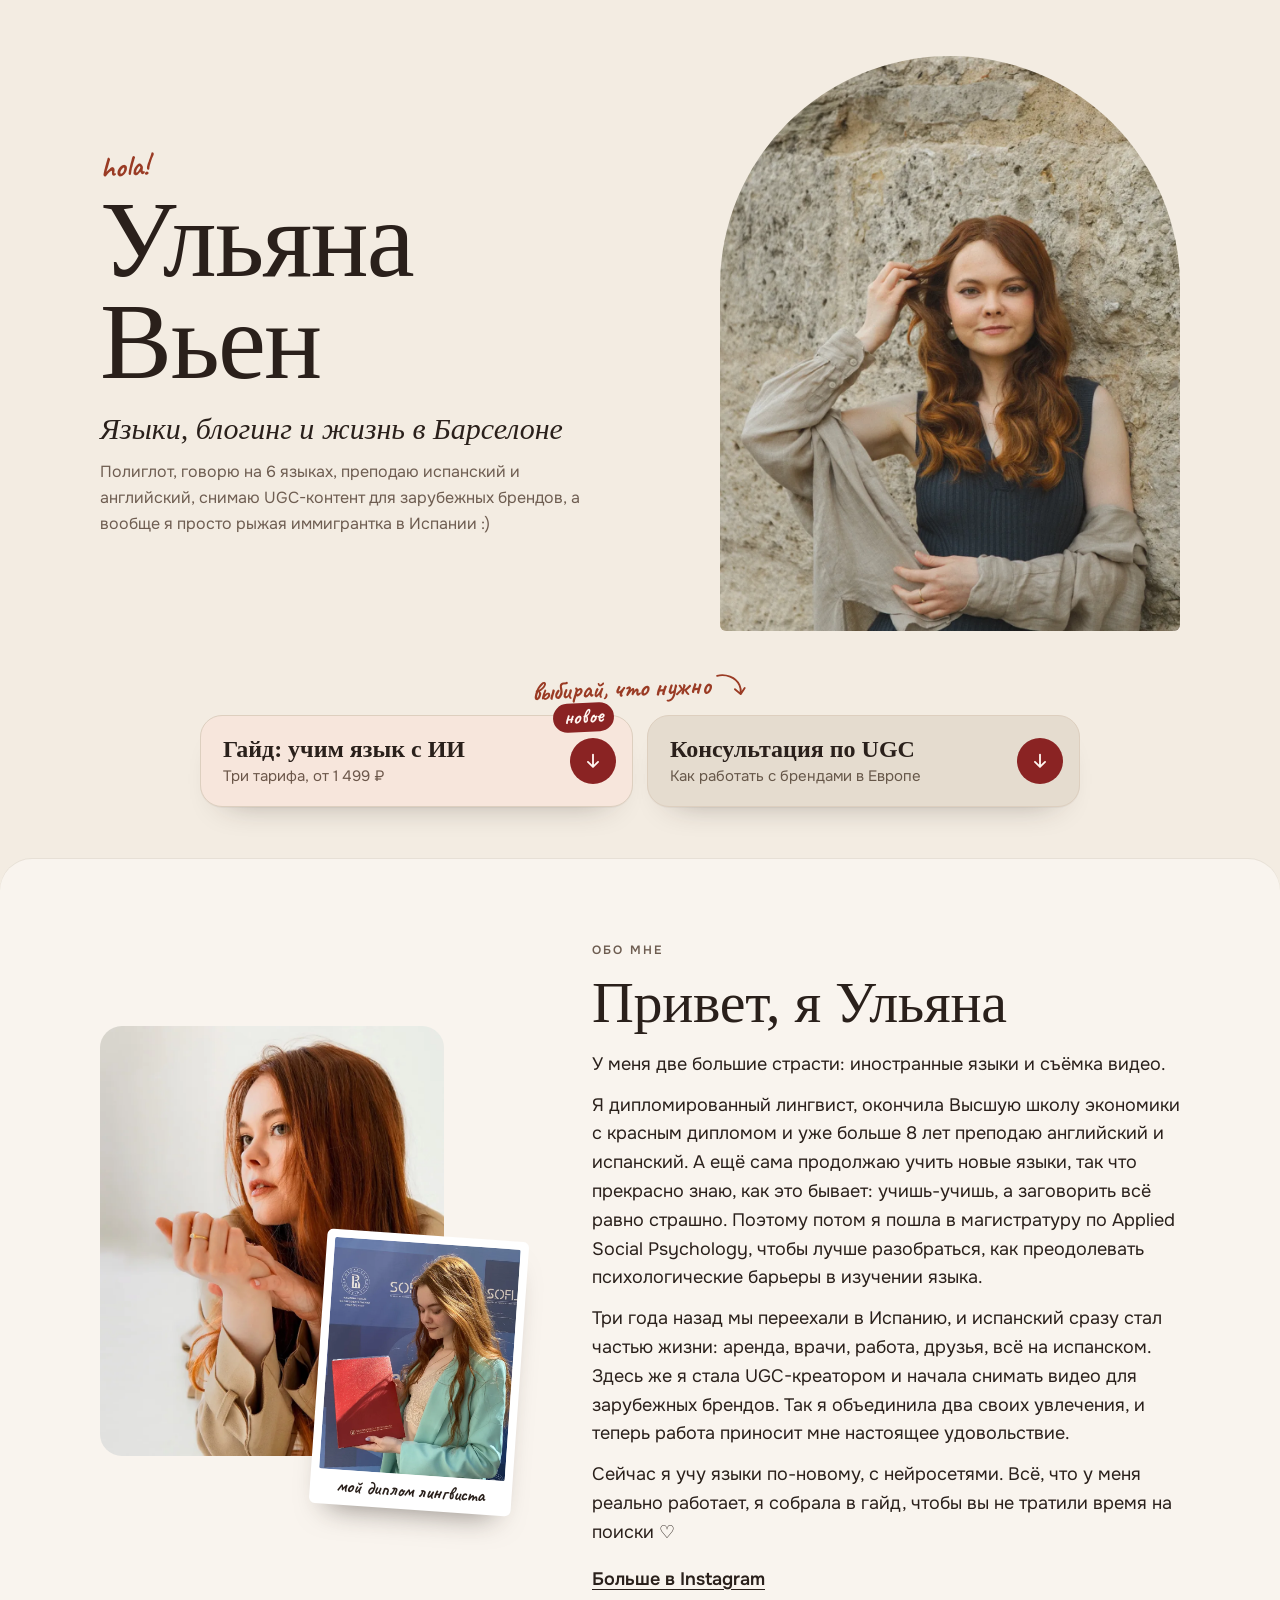
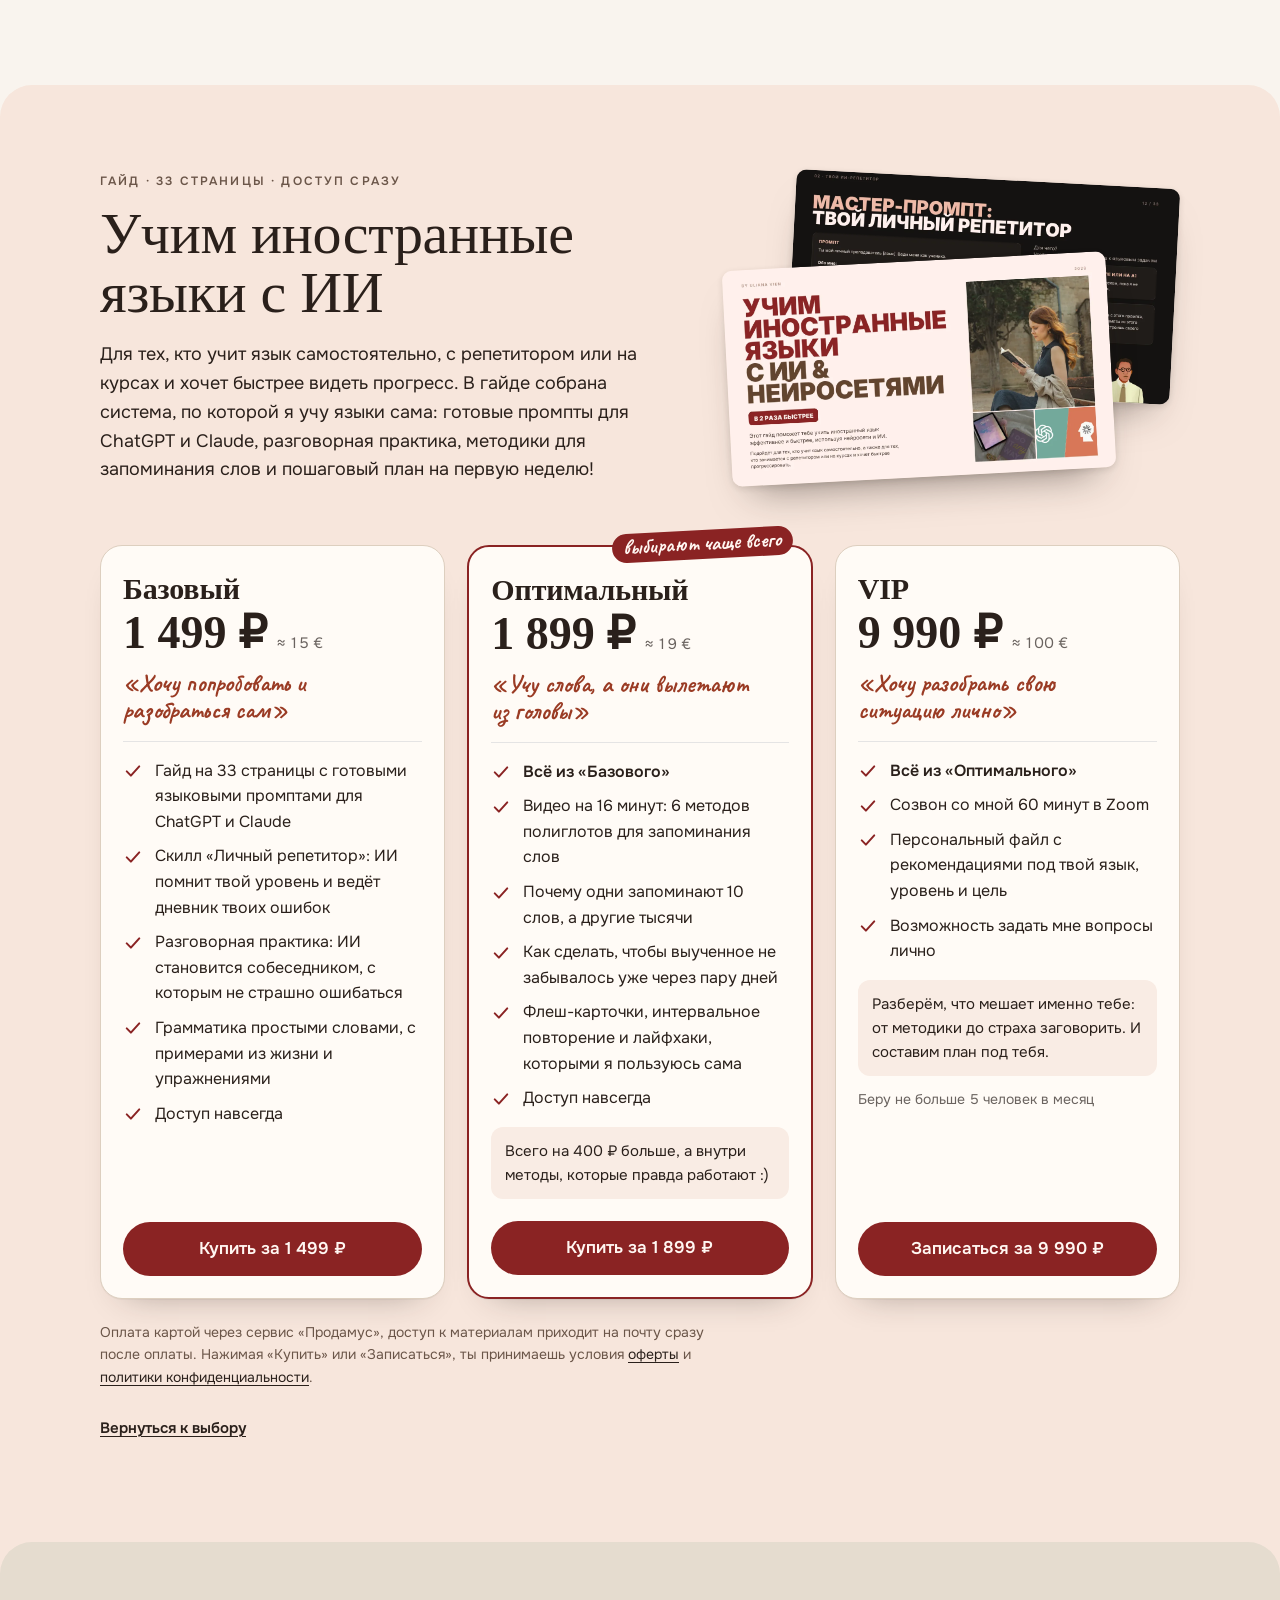
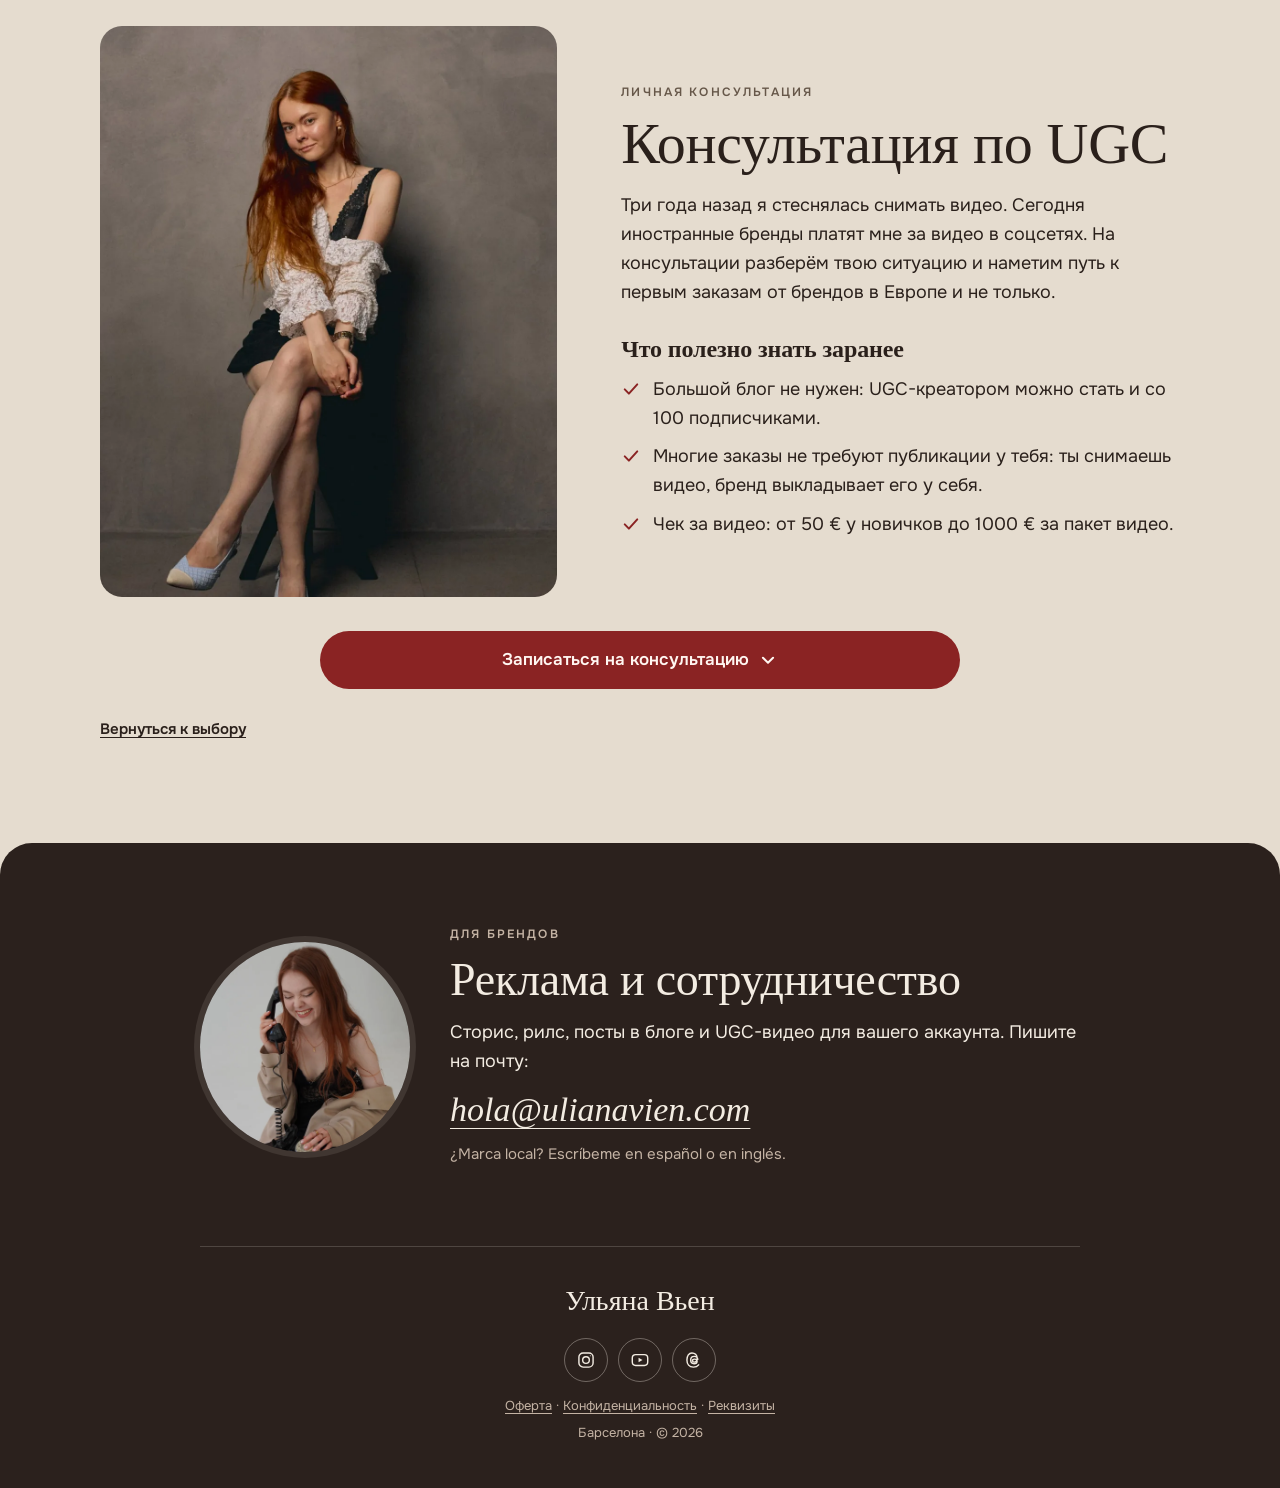
==== commit edab214b: "tiers: merge guide and prompts into one point, bring back the skill Co-Authored-By: Claude Opus 5.5 " ====
--- a/index.html
+++ b/index.html
@@ -93,8 +93,8 @@
             <p class="tier__price"><span class="tier__rub">1&nbsp;499&nbsp;₽</span> <span class="tier__eur">≈&nbsp;15&nbsp;€</span></p>
             <p class="tier__for hand">«Хочу попробовать и разобраться сам»</p>
             <ul class="checks tier__list">
-              <li>Гайд на 33 страницы</li>
-              <li>Готовые промпты для ChatGPT и Claude: просто копируешь и вставляешь</li>
+              <li>Гайд на 33 страницы с готовыми языковыми промптами для ChatGPT и Claude</li>
+              <li>Скилл «Личный репетитор»: ИИ помнит твой уровень и ведёт дневник твоих ошибок</li>
               <li>Разговорная практика: ИИ становится собеседником, с которым не страшно ошибаться</li>
               <li>Грамматика простыми словами, с примерами из жизни и упражнениями</li>
               <li>Доступ навсегда</li>
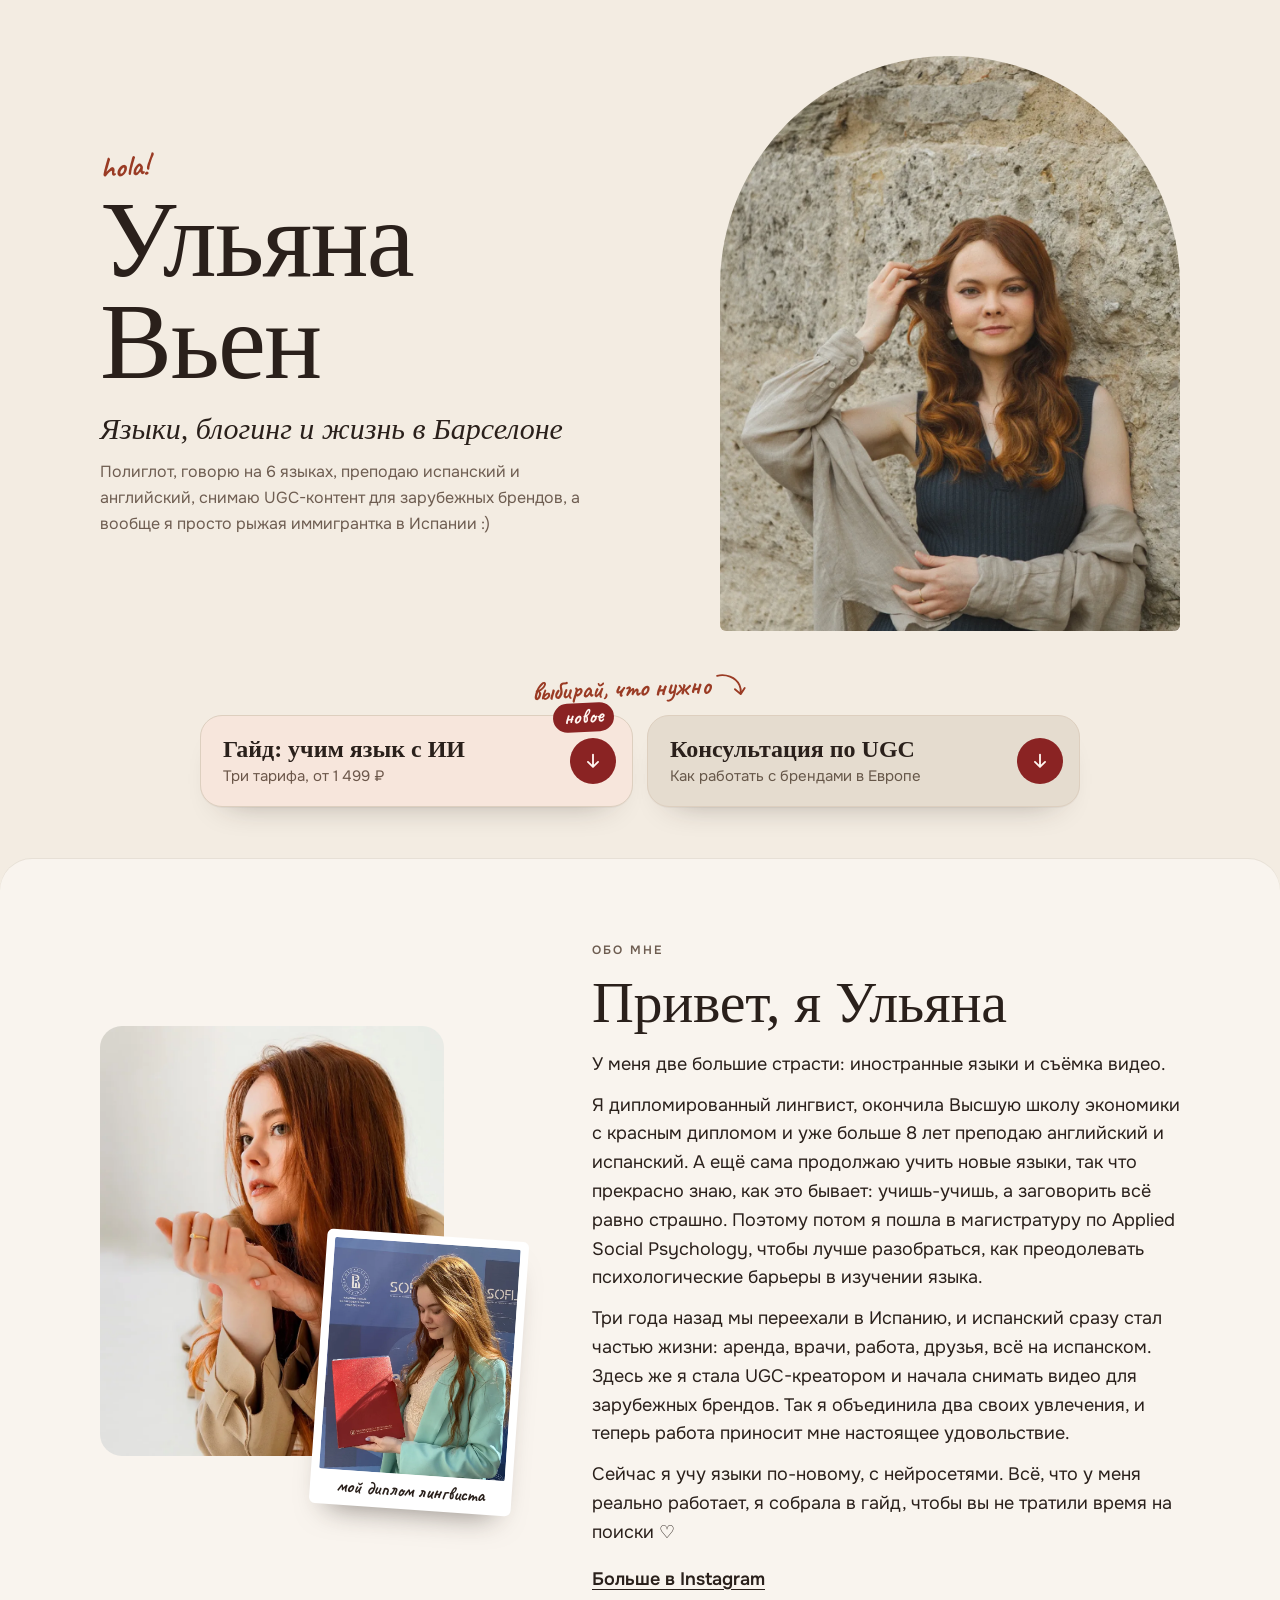
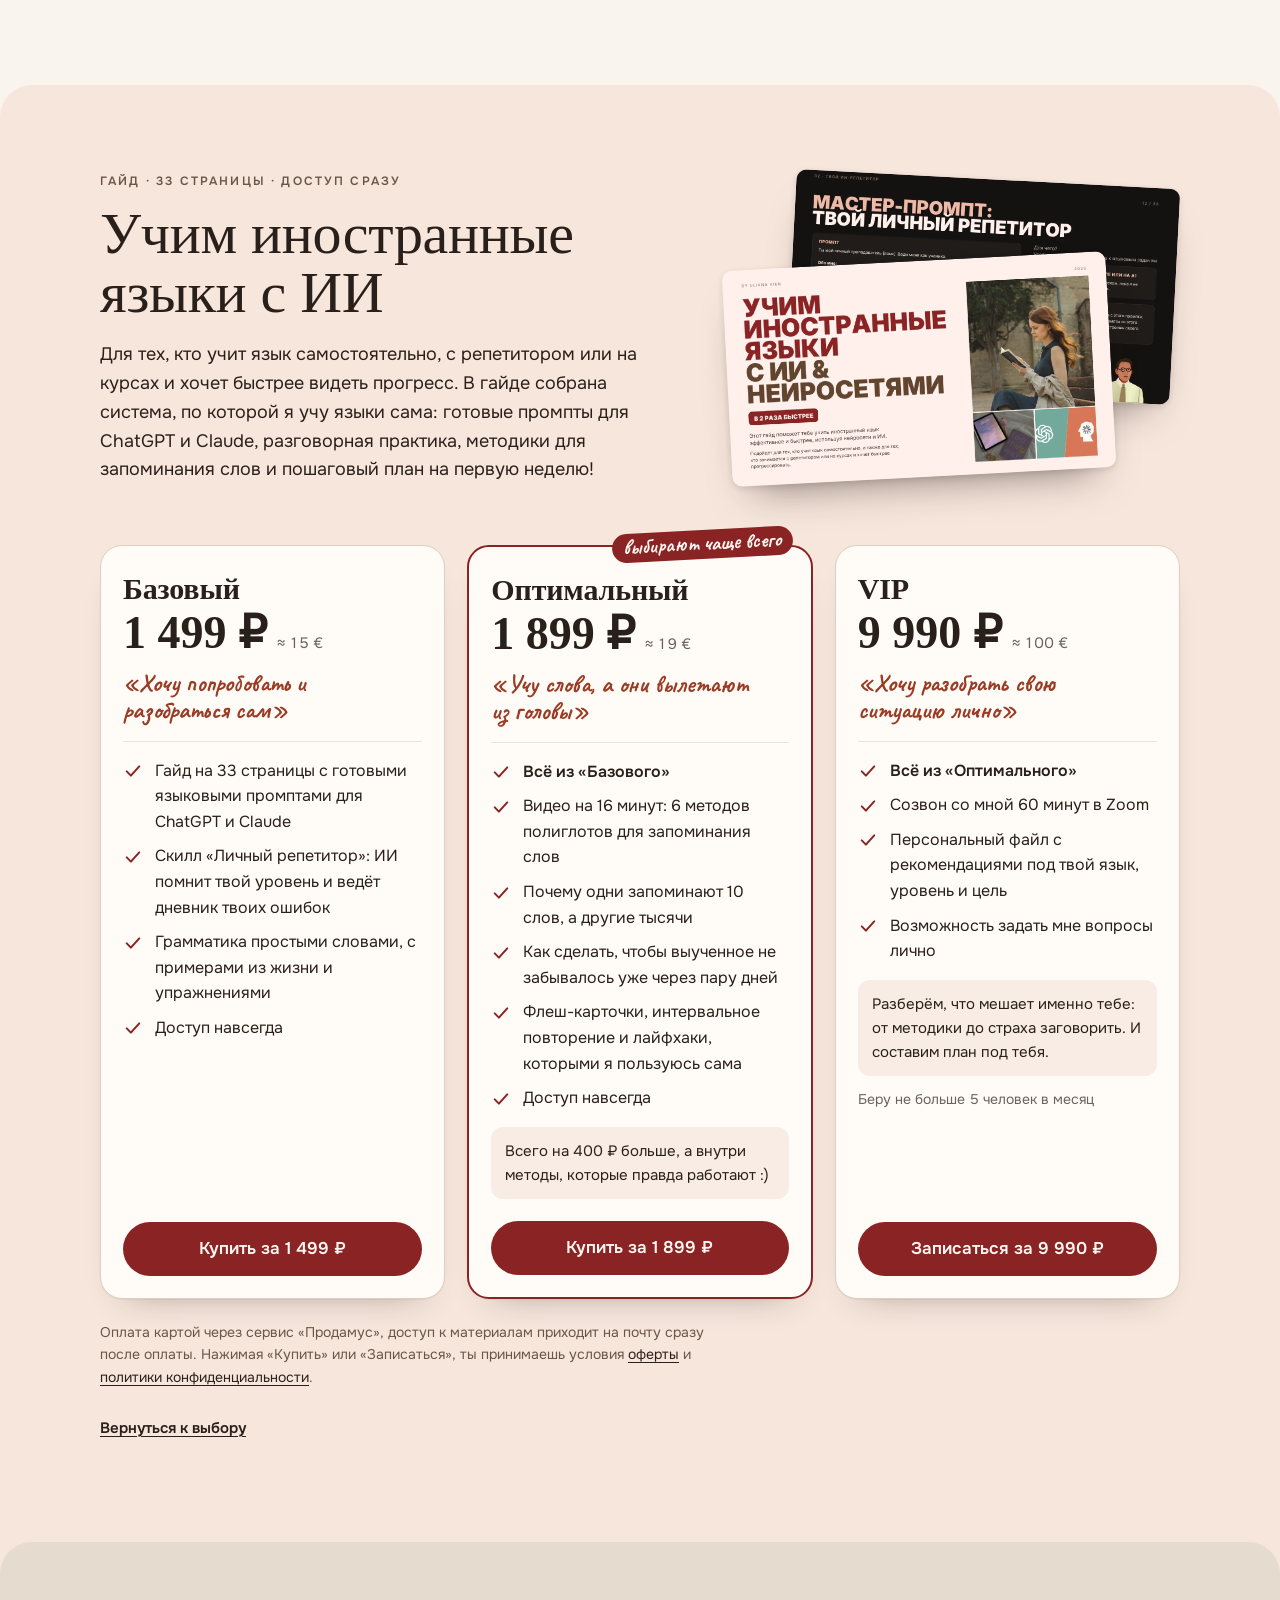
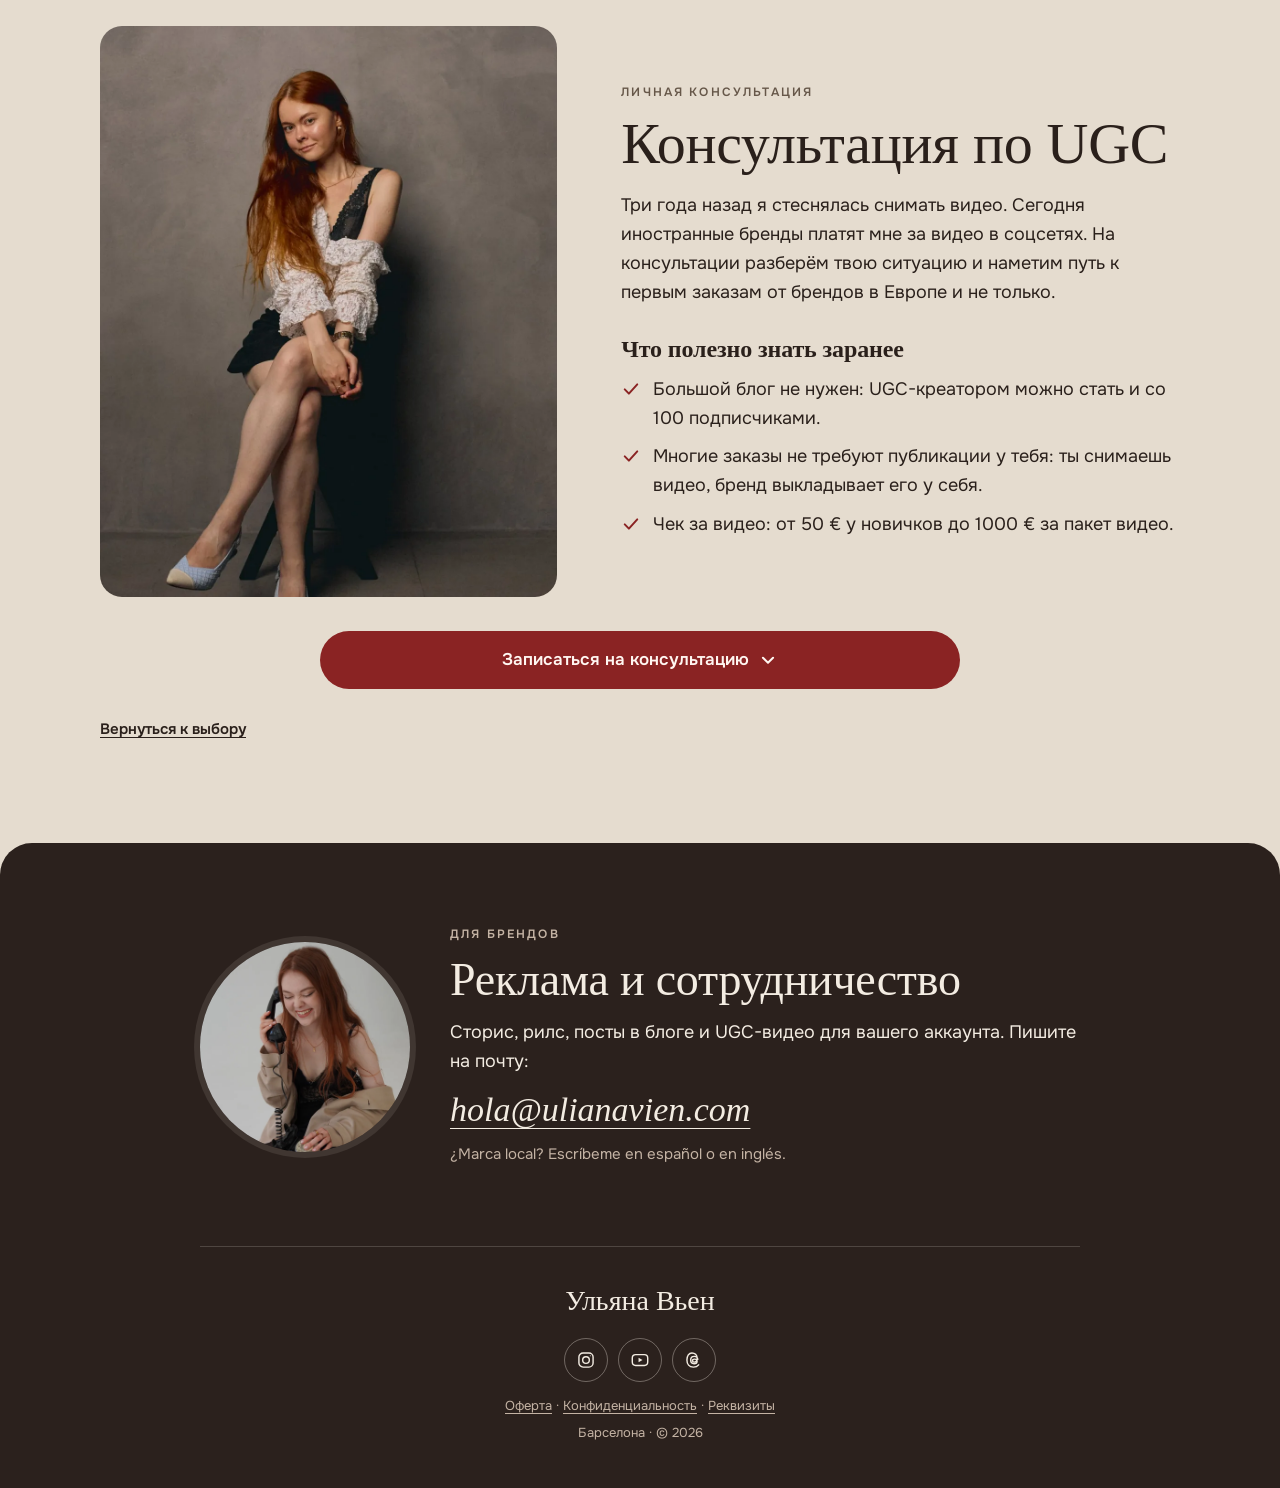
==== commit 9c3dca2c: "tiers: drop the conversation point from Базовый Co-Authored-By: Claude Opus 5.5 <noreply@anthropic.c" ====
--- a/index.html
+++ b/index.html
@@ -95,7 +95,6 @@
             <ul class="checks tier__list">
               <li>Гайд на 33 страницы с готовыми языковыми промптами для ChatGPT и Claude</li>
               <li>Скилл «Личный репетитор»: ИИ помнит твой уровень и ведёт дневник твоих ошибок</li>
-              <li>Разговорная практика: ИИ становится собеседником, с которым не страшно ошибаться</li>
               <li>Грамматика простыми словами, с примерами из жизни и упражнениями</li>
               <li>Доступ навсегда</li>
             </ul>
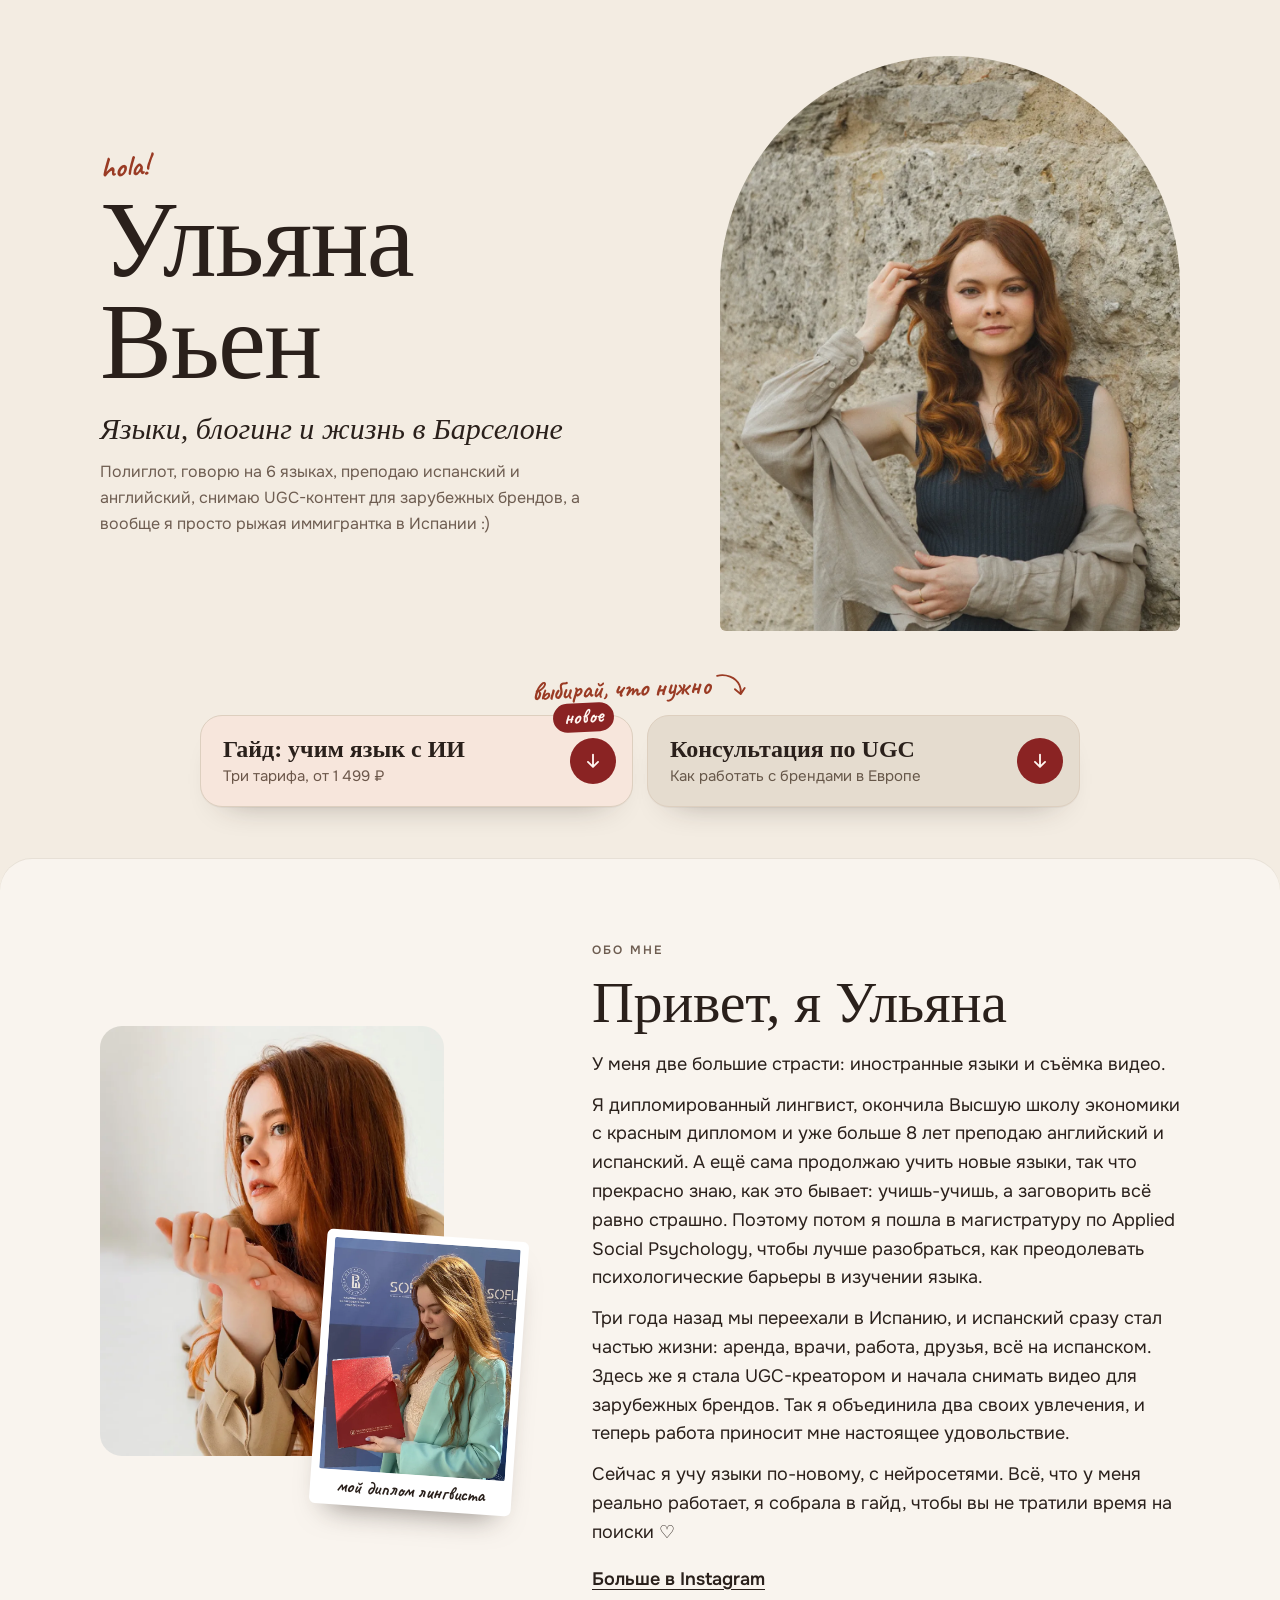
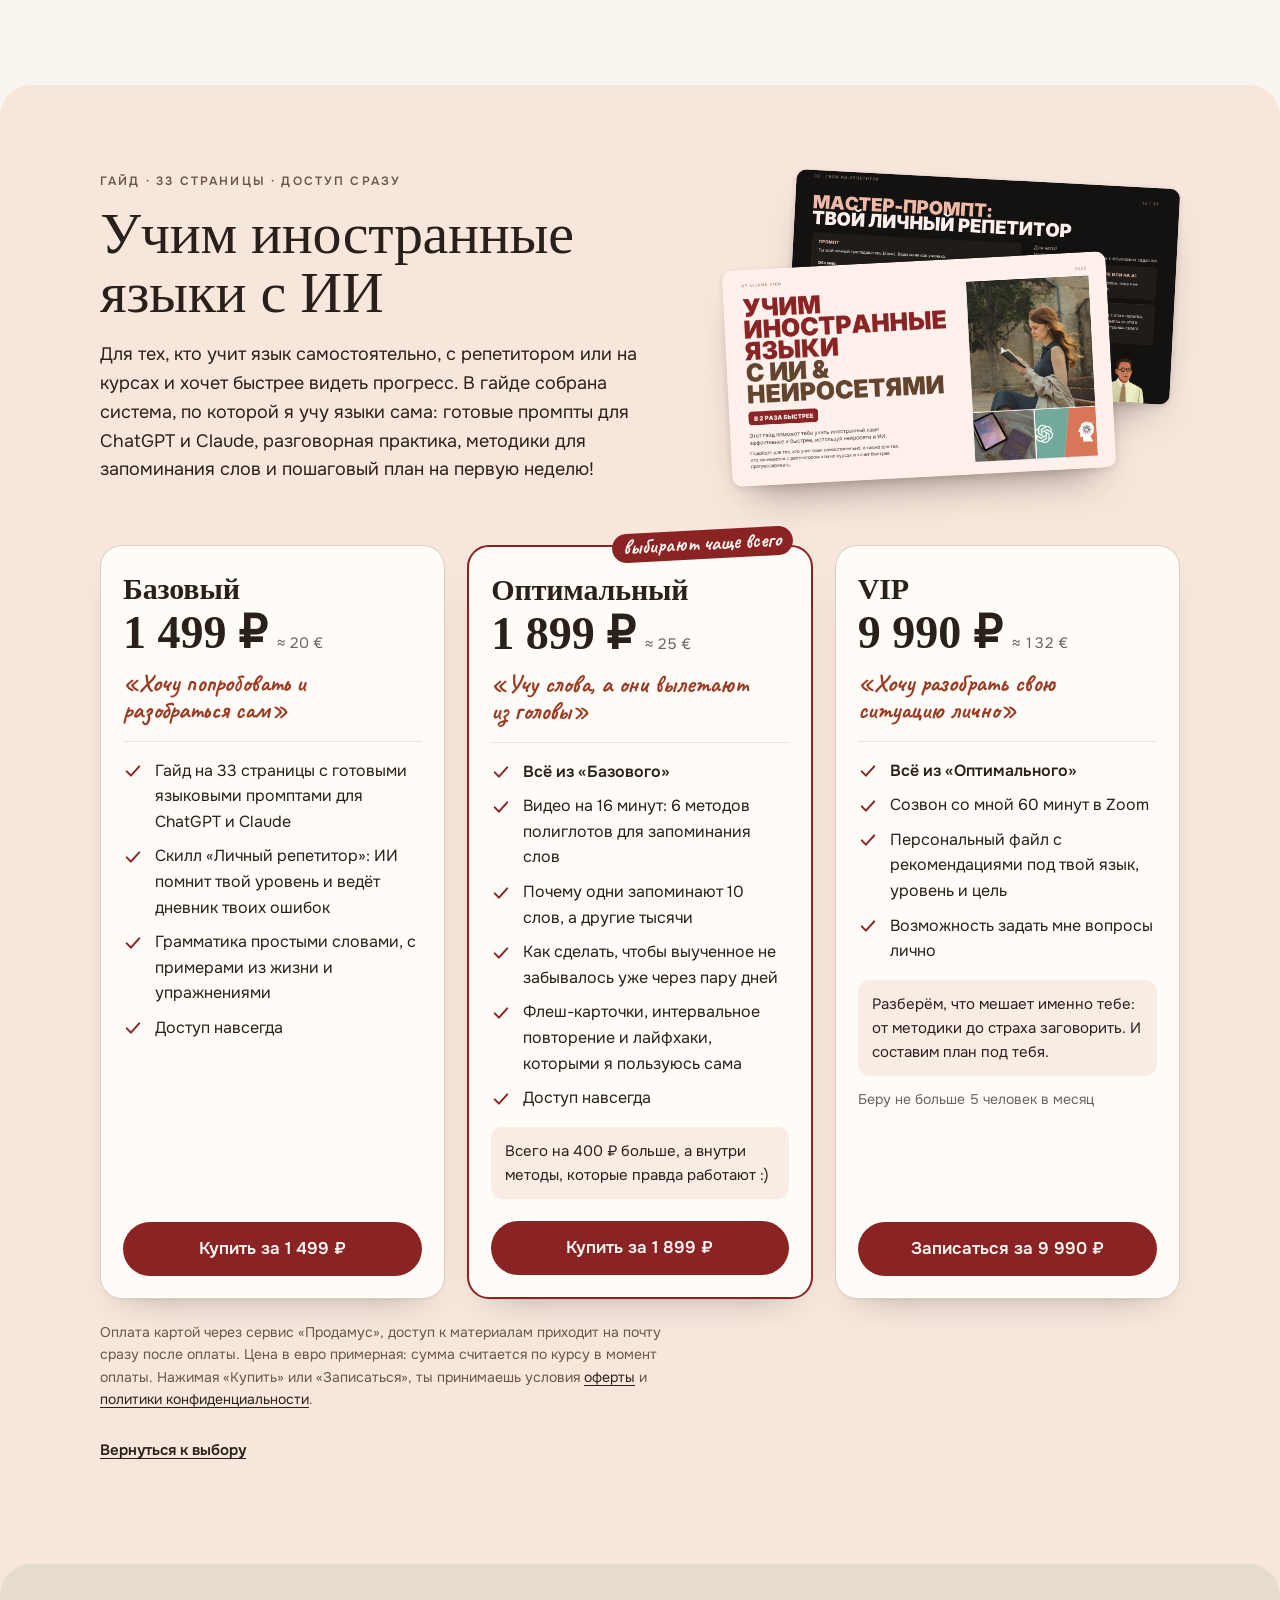
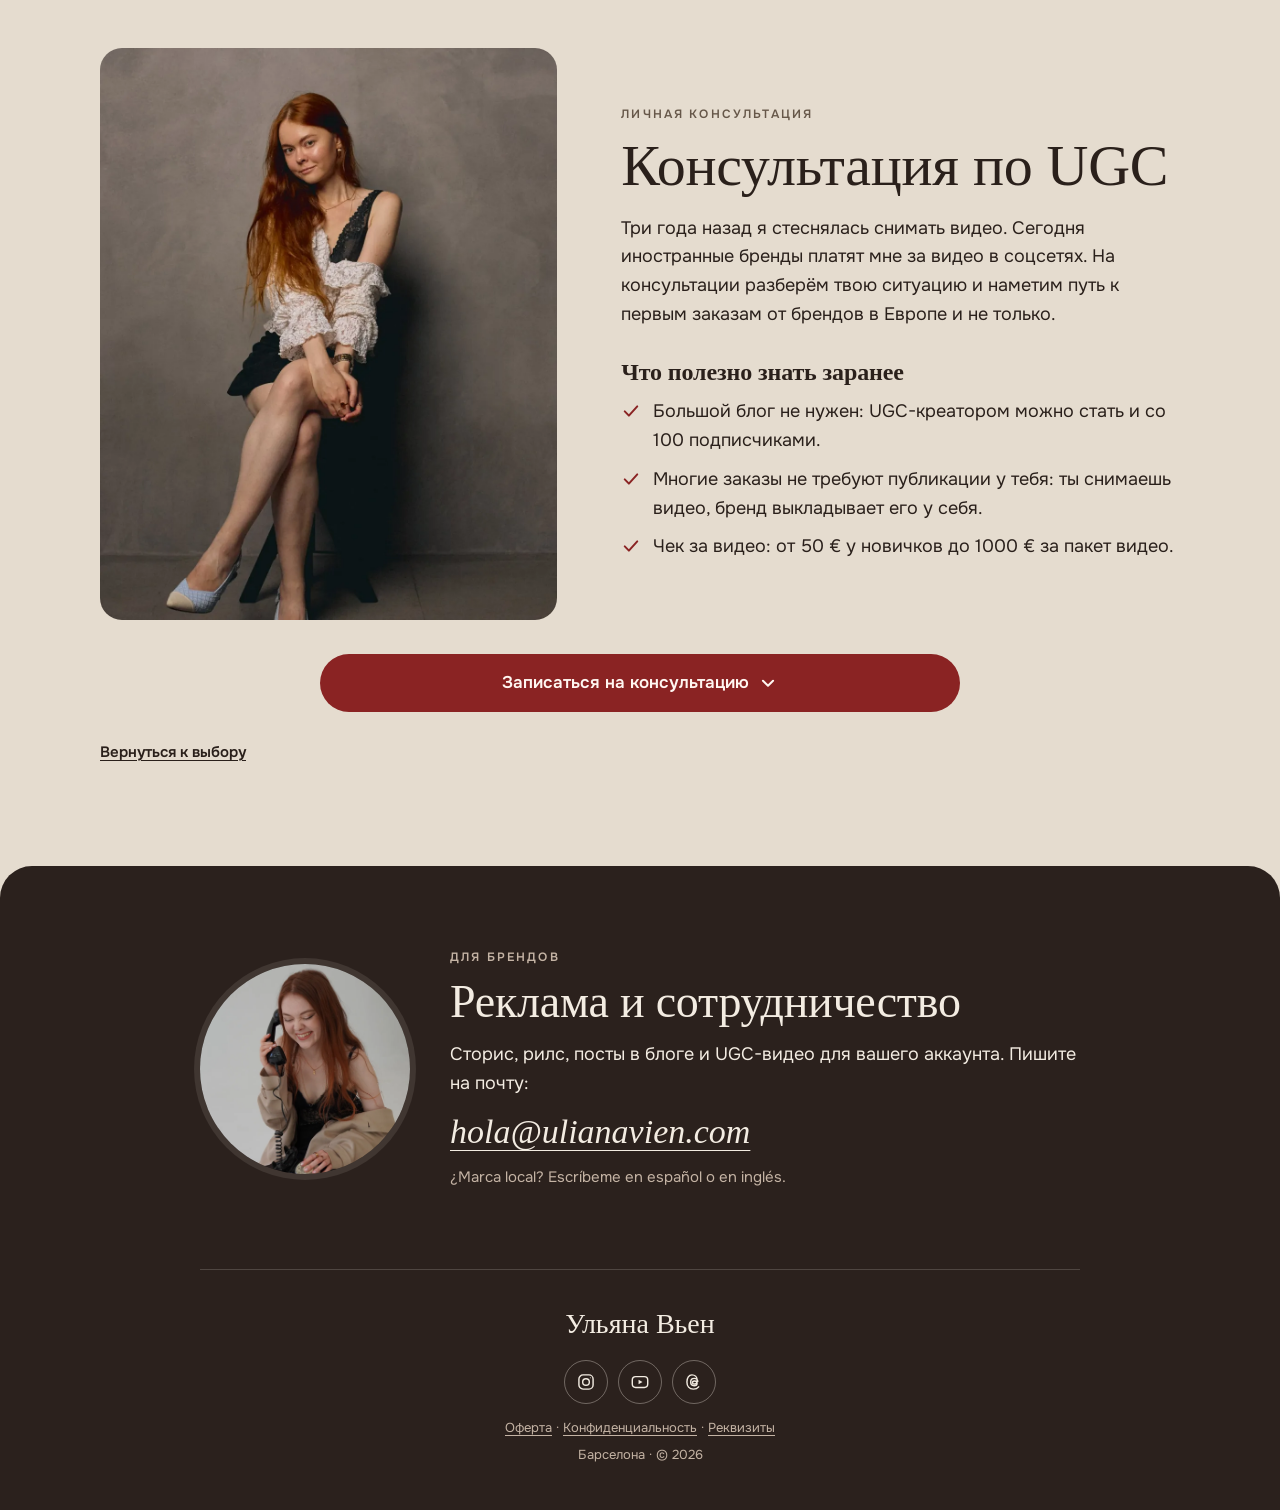
==== commit c720f407: "Show honest euro prices for the tiers The Prodamus checkout converts 1 499 / 1 899 / 9 990 ₽ to abou" ====
--- a/index.html
+++ b/index.html
@@ -10,7 +10,7 @@
   <meta property="og:type" content="website">
   <meta property="og:title" content="Ульяна Вьен">
   <meta property="og:description" content="Гайд «Учим иностранные языки с ИИ» и консультации по UGC.">
-  <meta property="og:image" content="https://ulianavien.netlify.app/img/og.jpg">
+  <meta property="og:image" content="https://ulianavien.com/img/og.jpg">
   <meta property="og:locale" content="ru_RU">
   <link rel="icon" href="/favicon.svg" type="image/svg+xml">
   <link rel="preconnect" href="https://fonts.bunny.net">
@@ -90,7 +90,7 @@
         <ol class="tiers" aria-label="Тарифы">
           <li class="tier" id="gaid-bazovyy">
             <h3 class="tier__name">Базовый</h3>
-            <p class="tier__price"><span class="tier__rub">1&nbsp;499&nbsp;₽</span> <span class="tier__eur">≈&nbsp;15&nbsp;€</span></p>
+            <p class="tier__price"><span class="tier__rub">1&nbsp;499&nbsp;₽</span> <span class="tier__eur">≈&nbsp;20&nbsp;€</span></p>
             <p class="tier__for hand">«Хочу попробовать и разобраться сам»</p>
             <ul class="checks tier__list">
               <li>Гайд на 33 страницы с готовыми языковыми промптами для ChatGPT и Claude</li>
@@ -103,7 +103,7 @@
           <li class="tier tier--pick" id="gaid-optimalnyy">
             <span class="sticker tier__badge hand">выбирают чаще всего</span>
             <h3 class="tier__name">Оптимальный</h3>
-            <p class="tier__price"><span class="tier__rub">1&nbsp;899&nbsp;₽</span> <span class="tier__eur">≈&nbsp;19&nbsp;€</span></p>
+            <p class="tier__price"><span class="tier__rub">1&nbsp;899&nbsp;₽</span> <span class="tier__eur">≈&nbsp;25&nbsp;€</span></p>
             <p class="tier__for hand">«Учу слова, а они вылетают из головы»</p>
             <ul class="checks tier__list">
               <li><strong>Всё из «Базового»</strong></li>
@@ -118,7 +118,7 @@
           </li>
           <li class="tier" id="gaid-vip">
             <h3 class="tier__name">VIP</h3>
-            <p class="tier__price"><span class="tier__rub">9&nbsp;990&nbsp;₽</span> <span class="tier__eur">≈&nbsp;100&nbsp;€</span></p>
+            <p class="tier__price"><span class="tier__rub">9&nbsp;990&nbsp;₽</span> <span class="tier__eur">≈&nbsp;132&nbsp;€</span></p>
             <p class="tier__for hand">«Хочу разобрать свою ситуацию лично»</p>
             <ul class="checks tier__list">
               <li><strong>Всё из «Оптимального»</strong></li>
@@ -132,7 +132,7 @@
           </li>
         </ol>
 
-        <p class="tiers__legal">Оплата картой через сервис «Продамус», доступ к материалам приходит на почту сразу после оплаты. Нажимая «Купить» или «Записаться», ты принимаешь условия <a href="/oferta/">оферты</a> и <a href="/privacy/">политики конфиденциальности</a>.</p>
+        <p class="tiers__legal">Оплата картой через сервис «Продамус», доступ к материалам приходит на почту сразу после оплаты. Цена в евро примерная: сумма считается по курсу в момент оплаты. Нажимая «Купить» или «Записаться», ты принимаешь условия <a href="/oferta/">оферты</a> и <a href="/privacy/">политики конфиденциальности</a>.</p>
         <a class="back-link" href="#doors">Вернуться к выбору</a>
       </div>
     </section>
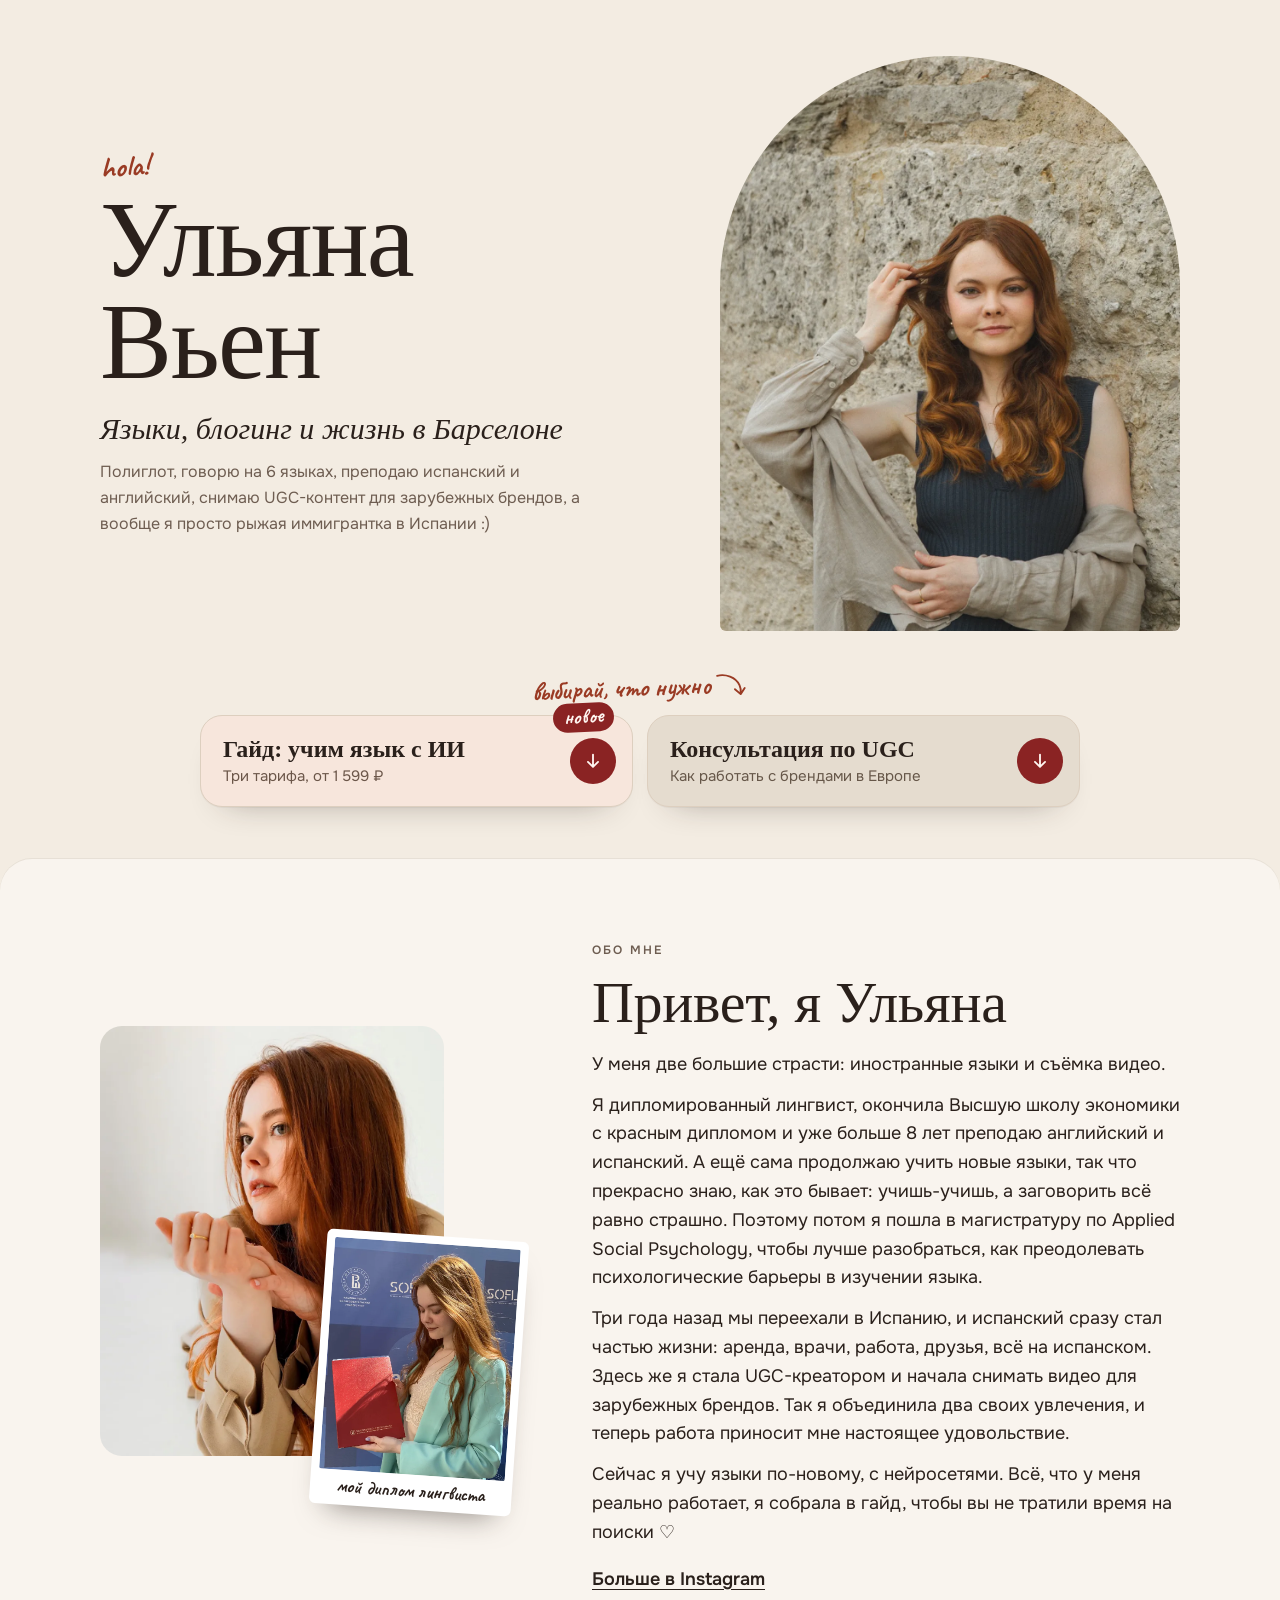
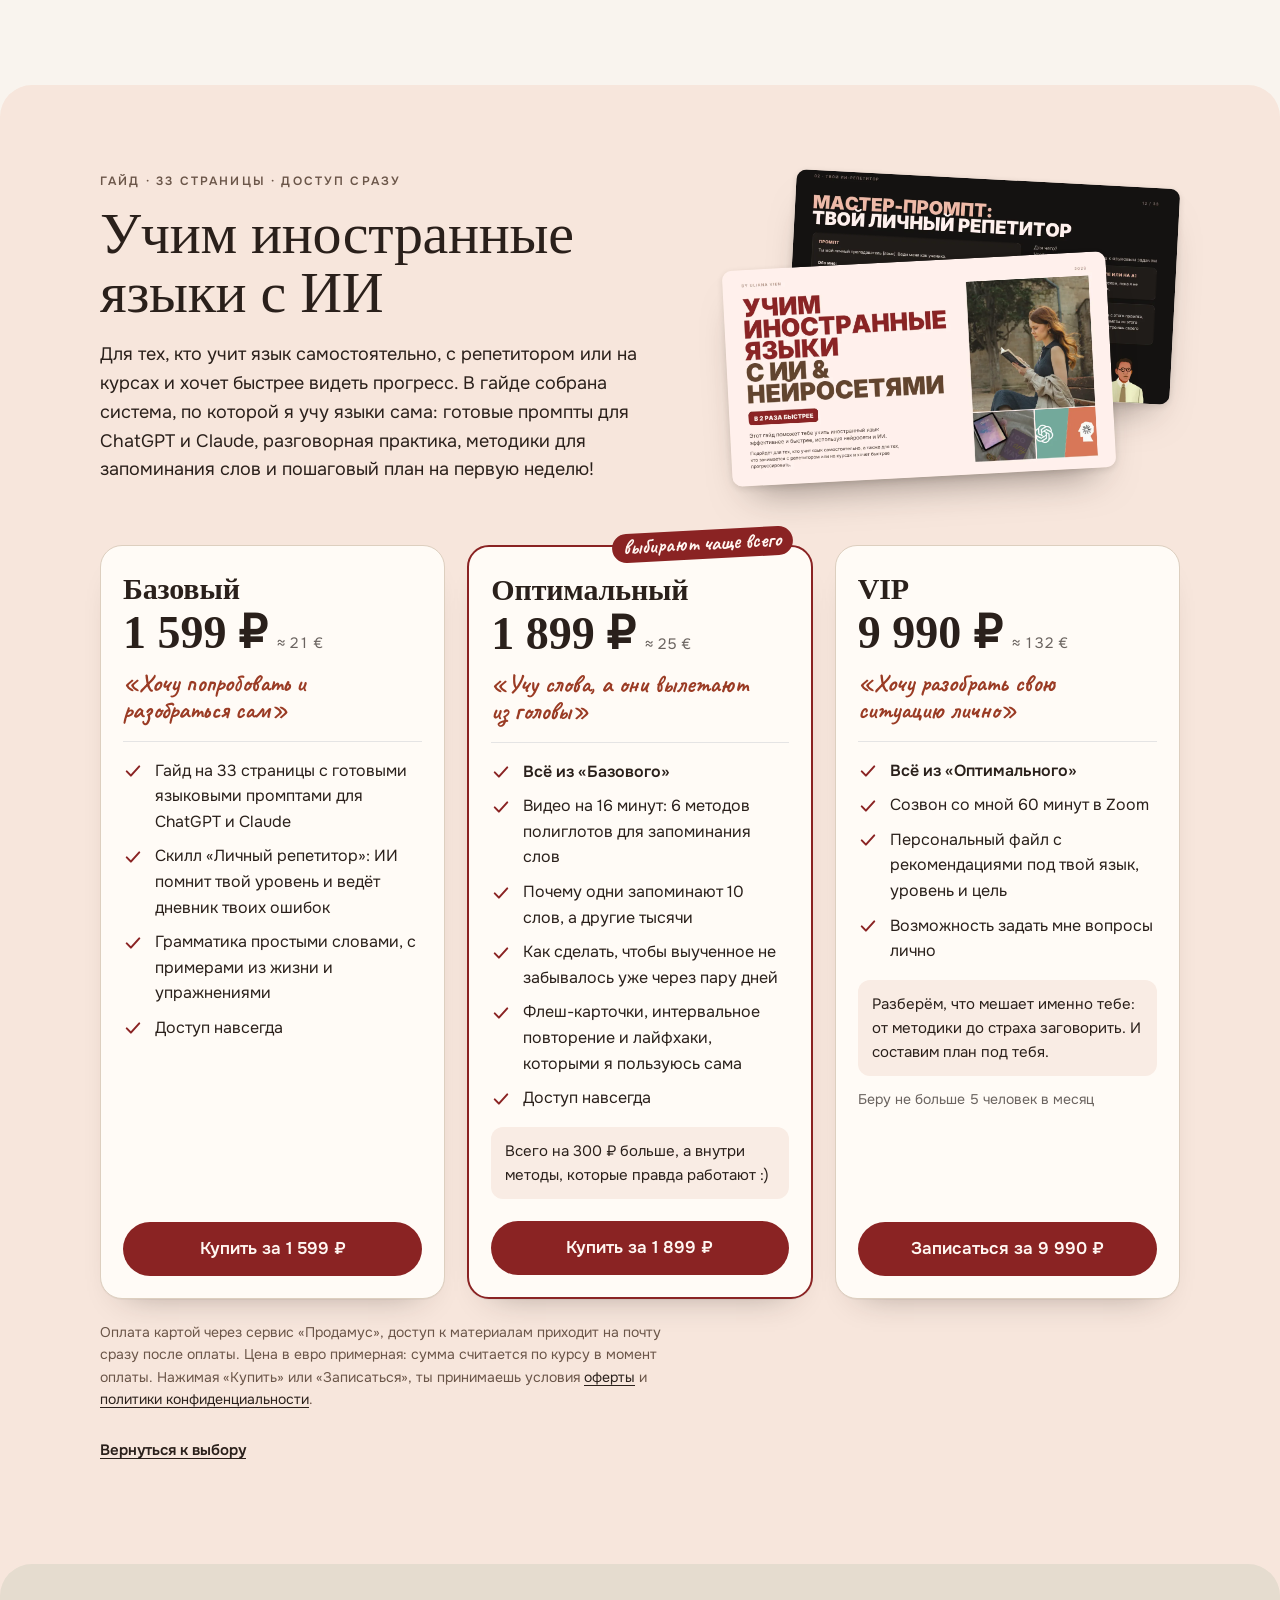
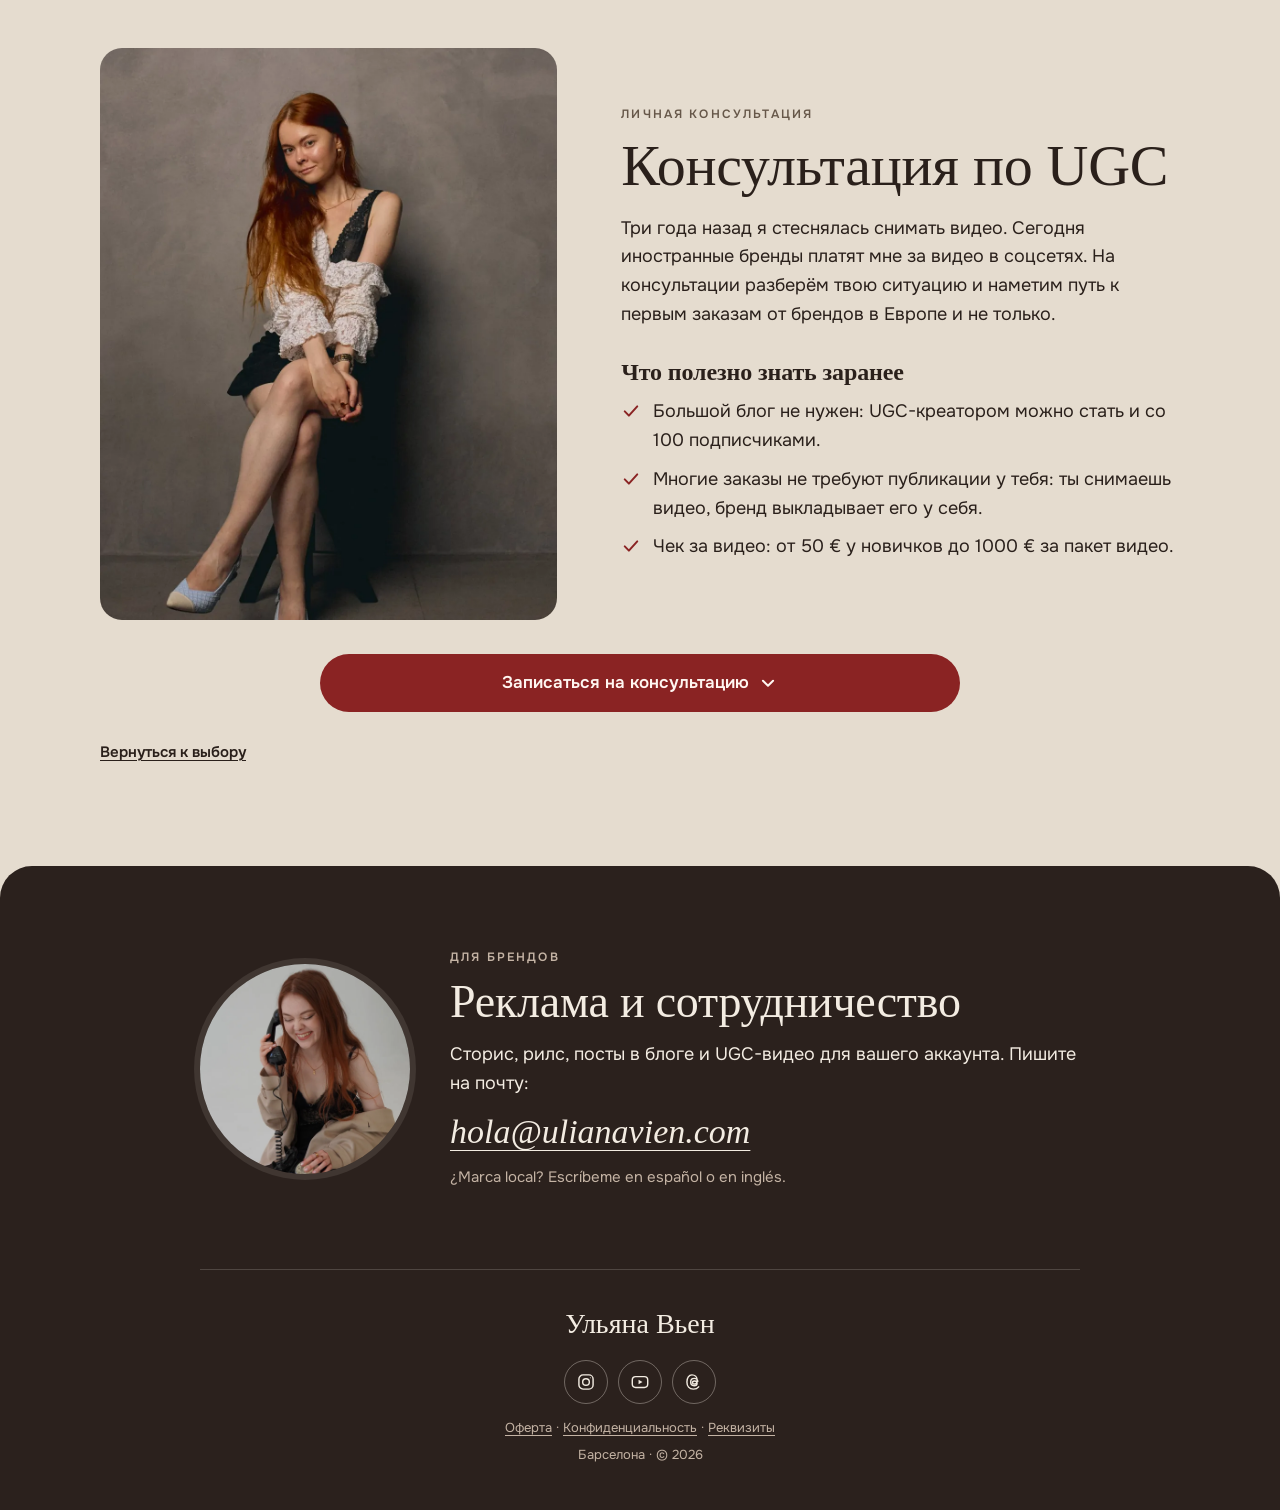
==== commit dcb283bf: "Поднять цену тарифа «Базовый» до 1 599 ₽ - новая платёжная ссылка Продамуса (1 599 ₽) - цена и евро-" ====
--- a/index.html
+++ b/index.html
@@ -39,7 +39,7 @@
         <svg viewBox="0 0 40 32"><path d="M4 6c10-2 22 2 26 12 1.5 3.6 1.6 6.6 1 9.5M24.5 22.5l6.5 6 5-7"/></svg></p>
       <ul class="doors__list">
         <li><a class="door tone-1" href="#gaid">
-          <span class="door__text"><span class="door__name">Гайд: учим язык с ИИ</span><span class="door__sub">Три тарифа, от 1&nbsp;499&nbsp;₽</span></span>
+          <span class="door__text"><span class="door__name">Гайд: учим язык с ИИ</span><span class="door__sub">Три тарифа, от 1&nbsp;599&nbsp;₽</span></span>
           <span class="door__go"><svg viewBox="0 0 24 24" aria-hidden="true"><path d="M12 5v13M6.5 13 12 18.5 17.5 13"/></svg></span>
           <span class="sticker hand" aria-hidden="true">новое</span>
         </a></li>
@@ -90,7 +90,7 @@
         <ol class="tiers" aria-label="Тарифы">
           <li class="tier" id="gaid-bazovyy">
             <h3 class="tier__name">Базовый</h3>
-            <p class="tier__price"><span class="tier__rub">1&nbsp;499&nbsp;₽</span> <span class="tier__eur">≈&nbsp;20&nbsp;€</span></p>
+            <p class="tier__price"><span class="tier__rub">1&nbsp;599&nbsp;₽</span> <span class="tier__eur">≈&nbsp;21&nbsp;€</span></p>
             <p class="tier__for hand">«Хочу попробовать и разобраться сам»</p>
             <ul class="checks tier__list">
               <li>Гайд на 33 страницы с готовыми языковыми промптами для ChatGPT и Claude</li>
@@ -98,7 +98,7 @@
               <li>Грамматика простыми словами, с примерами из жизни и упражнениями</li>
               <li>Доступ навсегда</li>
             </ul>
-            <a class="button tier__buy" href="https://payform.ru/5qcZmDr/">Купить за 1&nbsp;499&nbsp;₽</a>
+            <a class="button tier__buy" href="https://payform.ru/5rd3gON/">Купить за 1&nbsp;599&nbsp;₽</a>
           </li>
           <li class="tier tier--pick" id="gaid-optimalnyy">
             <span class="sticker tier__badge hand">выбирают чаще всего</span>
@@ -113,7 +113,7 @@
               <li>Флеш-карточки, интервальное повторение и лайфхаки, которыми я пользуюсь сама</li>
               <li>Доступ навсегда</li>
             </ul>
-            <p class="tier__note">Всего на 400&nbsp;₽ больше, а внутри методы, которые правда работают :)</p>
+            <p class="tier__note">Всего на 300&nbsp;₽ больше, а внутри методы, которые правда работают :)</p>
             <a class="button tier__buy" href="https://payform.ru/52cZmFh/">Купить за 1&nbsp;899&nbsp;₽</a>
           </li>
           <li class="tier" id="gaid-vip">
